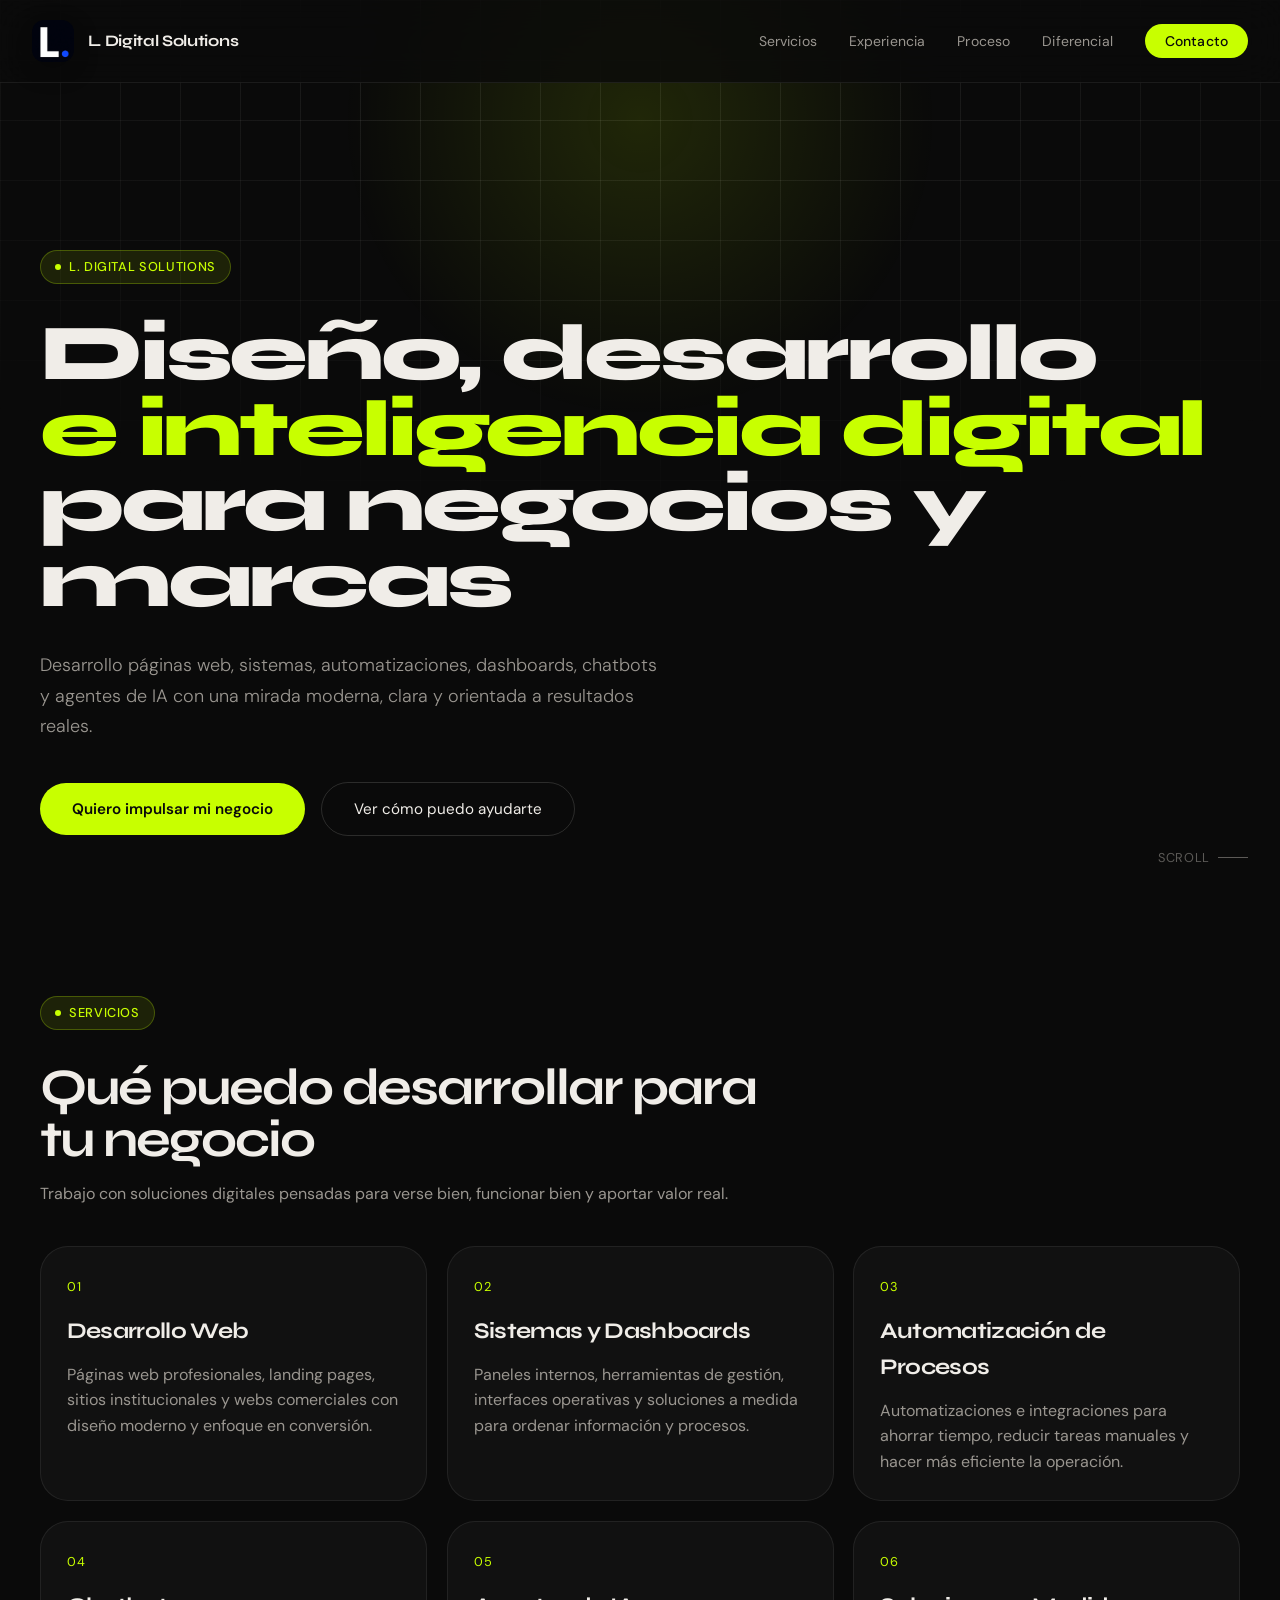
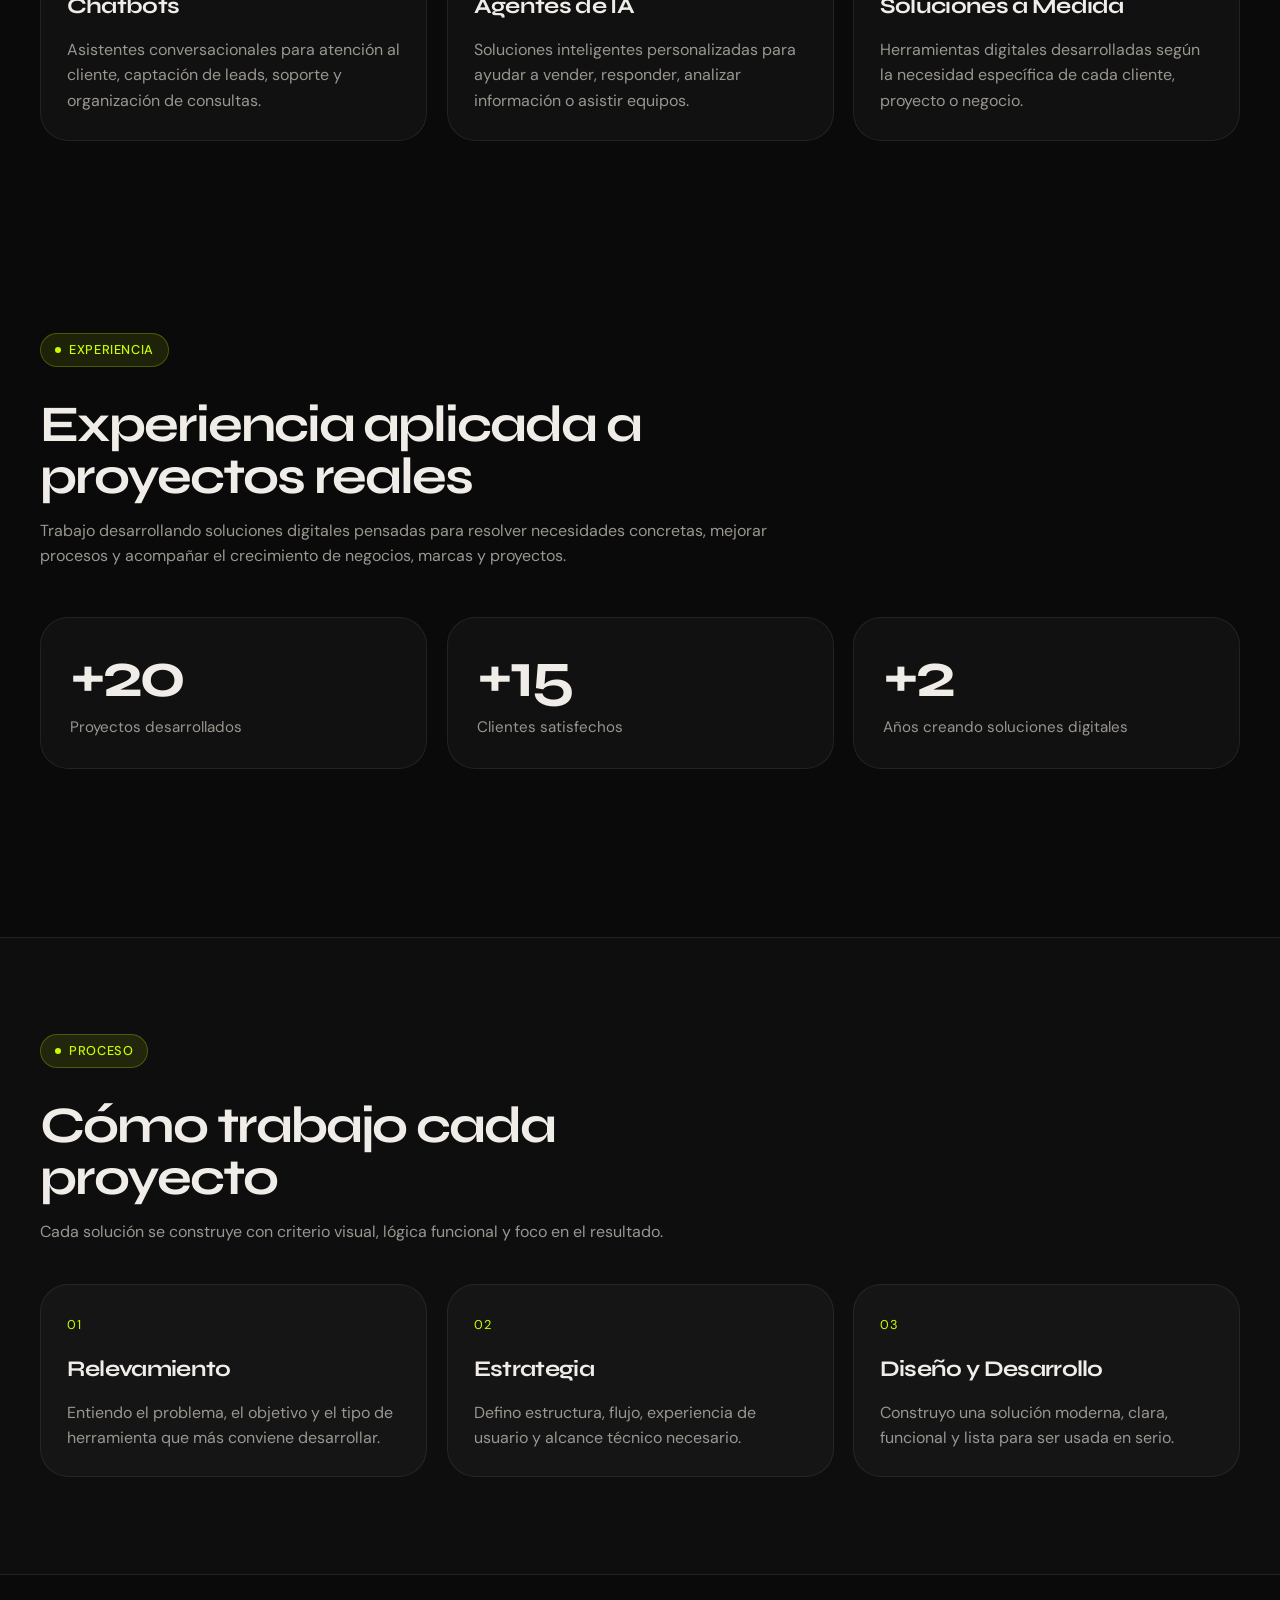
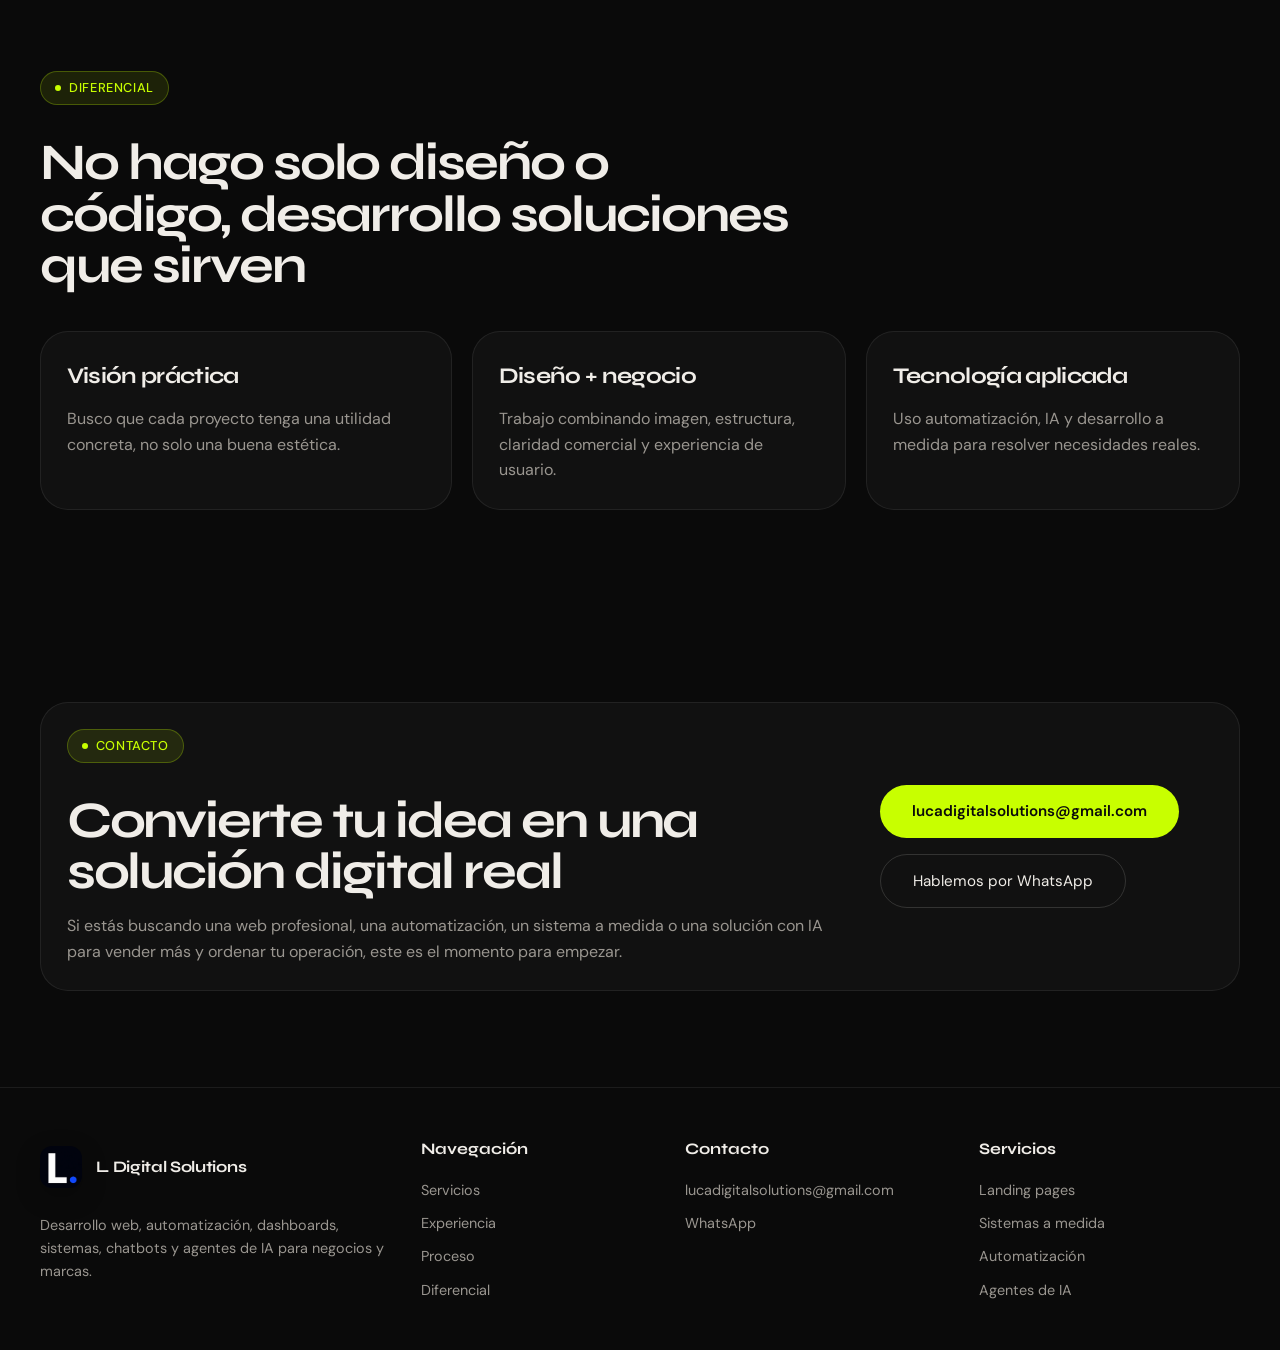
==== index.html @ 33d34ece "feat: expand landing footer content" ====
<!DOCTYPE html>
<html lang="es">
<head>
<meta charset="UTF-8">
<meta name="viewport" content="width=device-width, initial-scale=1.0">
<title>L. Digital Solutions | Desarrollo web, automatización y agentes de IA</title>
<meta name="description" content="L. Digital Solutions desarrolla páginas web, landing pages, sistemas, dashboards, automatización de procesos, chatbots y agentes de IA a medida para negocios y marcas.">
<meta name="keywords" content="desarrollo web, landing page, automatización de procesos, chatbots, agentes de IA, dashboards, sistemas a medida, soluciones digitales">
<meta name="author" content="L. Digital Solutions">
<meta name="robots" content="index, follow">
<meta property="og:title" content="L. Digital Solutions | Desarrollo web, automatización y agentes de IA">
<meta property="og:description" content="Páginas web, sistemas, automatización, dashboards, chatbots y agentes de IA a medida para negocios y marcas.">
<meta property="og:type" content="website">
<meta property="og:image" content="assets/luca-logo.png">
<meta property="og:locale" content="es_AR">
<meta name="twitter:card" content="summary_large_image">
<meta name="twitter:title" content="L. Digital Solutions | Desarrollo web, automatización y agentes de IA">
<meta name="twitter:description" content="Soluciones digitales a medida para negocios y marcas.">
<meta name="twitter:image" content="assets/luca-logo.png">
<link rel="canonical" href="https://ldigitalsolutions.com/">
<link rel="icon" type="image/png" href="assets/luca-logo.png">
<link rel="preconnect" href="https://fonts.googleapis.com">
<link rel="preconnect" href="https://fonts.gstatic.com" crossorigin>
<link href="https://fonts.googleapis.com/css2?family=Syne:wght@400;500;600;700;800&family=DM+Sans:ital,opsz,wght@0,9..40,300;0,9..40,400;0,9..40,500;1,9..40,300&display=swap" rel="stylesheet">
<style>
  *, *::before, *::after { box-sizing: border-box; margin: 0; padding: 0; }

  :root {
    --bg: #0a0a0a;
    --bg2: #111111;
    --bg3: #1a1a1a;
    --text: #f0ede8;
    --text2: #9a9690;
    --text3: #5c5a57;
    --accent: #c8ff00;
    --accent2: #e8f56a;
    --border: rgba(240,237,232,0.08);
    --border2: rgba(240,237,232,0.15);
    --font-head: 'Syne', sans-serif;
    --font-body: 'DM Sans', sans-serif;
  }

  html { scroll-behavior: smooth; }
  body {
    background: var(--bg);
    color: var(--text);
    font-family: var(--font-body);
    font-size: 16px;
    line-height: 1.6;
    overflow-x: hidden;
  }

  nav {
    position: fixed;
    top: 0; left: 0; right: 0;
    z-index: 100;
    padding: 1.25rem 2rem;
    display: flex;
    align-items: center;
    justify-content: space-between;
    border-bottom: 1px solid var(--border);
    backdrop-filter: blur(20px);
    background: rgba(10,10,10,0.8);
  }

  .nav-logo {
    display: inline-flex;
    align-items: center;
    gap: 0.85rem;
    font-family: var(--font-head);
    font-size: 1rem;
    font-weight: 700;
    letter-spacing: -0.02em;
    color: var(--text);
    text-decoration: none;
  }

  .nav-logo img {
    width: 42px;
    height: 42px;
    border-radius: 12px;
    object-fit: cover;
    box-shadow: 0 8px 24px rgba(0,0,0,0.25);
  }

  .nav-logo span { color: var(--text); }

  .nav-links {
    display: flex;
    align-items: center;
    gap: 2rem;
    list-style: none;
  }

  .nav-links a {
    color: var(--text2);
    text-decoration: none;
    font-size: 0.875rem;
    font-weight: 400;
    transition: color 0.2s;
    letter-spacing: 0.01em;
  }

  .nav-links a:hover { color: var(--text); }

  .nav-cta {
    background: var(--accent) !important;
    color: #0a0a0a !important;
    padding: 0.5rem 1.25rem;
    border-radius: 100px;
    font-weight: 500 !important;
    font-size: 0.875rem !important;
    transition: opacity 0.2s !important;
  }

  .nav-cta:hover { opacity: 0.85 !important; }

  .hero {
    min-height: 100vh;
    display: flex;
    flex-direction: column;
    justify-content: flex-end;
    padding: 8rem 2rem 4rem;
    position: relative;
    overflow: hidden;
  }

  .hero-grid-bg {
    position: absolute;
    inset: 0;
    background-image:
      linear-gradient(var(--border) 1px, transparent 1px),
      linear-gradient(90deg, var(--border) 1px, transparent 1px);
    background-size: 60px 60px;
    mask-image: radial-gradient(ellipse 80% 60% at 50% 0%, black 30%, transparent 100%);
  }

  .hero-glow {
    position: absolute;
    top: -20%;
    left: 50%;
    transform: translateX(-50%);
    width: 600px;
    height: 600px;
    background: radial-gradient(circle, rgba(200,255,0,0.12) 0%, transparent 70%);
    pointer-events: none;
  }

  .hero-content, .container {
    position: relative;
    max-width: 1200px;
    margin: 0 auto;
    width: 100%;
  }

  .hero-badge, .section-label {
    display: inline-flex;
    align-items: center;
    gap: 0.5rem;
    background: rgba(200,255,0,0.1);
    border: 1px solid rgba(200,255,0,0.25);
    color: var(--accent);
    font-size: 0.8rem;
    font-weight: 500;
    padding: 0.375rem 0.875rem;
    border-radius: 100px;
    margin-bottom: 2rem;
    letter-spacing: 0.05em;
    text-transform: uppercase;
  }

  .hero-badge::before, .section-label::before {
    content: '';
    width: 6px; height: 6px;
    background: var(--accent);
    border-radius: 50%;
  }

  h1 {
    font-family: var(--font-head);
    font-size: clamp(2.6rem, 6.2vw, 5.8rem);
    font-weight: 800;
    line-height: 0.95;
    letter-spacing: -0.04em;
    margin-bottom: 2rem;
  }

  h1 em {
    font-style: normal;
    color: var(--accent);
    display: block;
  }

  .hero-desc {
    font-size: 1.125rem;
    color: var(--text2);
    max-width: 620px;
    line-height: 1.7;
    margin-bottom: 2.5rem;
    font-weight: 300;
  }

  .hero-actions, .cta-row {
    display: flex;
    align-items: center;
    gap: 1rem;
    flex-wrap: wrap;
  }

  .btn-primary, .btn-ghost {
    text-decoration: none;
    border-radius: 100px;
    padding: 0.875rem 2rem;
    font-size: 0.95rem;
    transition: 0.2s;
  }

  .btn-primary {
    background: var(--accent);
    color: #0a0a0a;
    font-weight: 600;
  }

  .btn-primary:hover { opacity: 0.85; transform: translateY(-1px); }

  .btn-ghost {
    color: var(--text);
    border: 1px solid var(--border2);
  }

  .btn-ghost:hover { background: var(--bg3); border-color: var(--text3); }

  .hero-scroll {
    position: absolute;
    bottom: 2rem; right: 2rem;
    display: flex;
    align-items: center;
    gap: 0.5rem;
    color: var(--text3);
    font-size: 0.8rem;
    letter-spacing: 0.05em;
    text-transform: uppercase;
  }

  .hero-scroll::after {
    content: '';
    width: 30px; height: 1px;
    background: var(--text3);
  }

  section { padding: 6rem 2rem; }

  .section-heading {
    max-width: 760px;
    margin-bottom: 2.5rem;
  }

  .section-heading h2 {
    font-family: var(--font-head);
    font-size: clamp(2.2rem, 4vw, 4rem);
    line-height: 1;
    letter-spacing: -0.04em;
    margin-bottom: 1rem;
  }

  .section-heading p, .service-card p, .process-card p, .feature-card p, .contact-text {
    color: var(--text2);
  }

  .services-grid, .process-grid, .feature-grid {
    display: grid;
    grid-template-columns: repeat(3, minmax(0, 1fr));
    gap: 1.25rem;
  }

  .service-card, .process-card, .feature-card, .contact-box {
    background: rgba(255,255,255,0.03);
    border: 1px solid var(--border);
    border-radius: 28px;
    padding: 1.6rem;
  }

  .service-card h3, .process-card h3, .feature-card h3 {
    font-family: var(--font-head);
    font-size: 1.4rem;
    margin-bottom: 0.8rem;
    letter-spacing: -0.03em;
  }

  .service-card {
    min-height: 220px;
  }

  .service-index, .process-index {
    font-size: 0.8rem;
    color: var(--accent);
    margin-bottom: 1rem;
    display: inline-block;
    letter-spacing: 0.08em;
  }

  .alt {
    background: rgba(255,255,255,0.02);
    border-top: 1px solid var(--border);
    border-bottom: 1px solid var(--border);
  }

   .feature-grid {
    grid-template-columns: 1.1fr 1fr 1fr;
  }

  .stats-grid {
    display: grid;
    grid-template-columns: repeat(3, minmax(0, 1fr));
    gap: 1.25rem;
    margin-top: 3rem;
  }

  .stat-card {
    background: rgba(255,255,255,0.03);
    border: 1px solid var(--border);
    border-radius: 28px;
    padding: 1.8rem;
    display: grid;
    gap: 0.65rem;
  }

  .stat-card strong {
    font-family: var(--font-head);
    font-size: clamp(2.8rem, 5vw, 4.6rem);
    line-height: 0.9;
    letter-spacing: -0.05em;
    color: var(--text);
  }

  .stat-card span {
    color: var(--text2);
    font-size: 0.95rem;
  }

  .contact-box {
    display: flex;
    align-items: center;
    justify-content: space-between;
    gap: 2rem;
  }

  .contact-box h2 {
    font-family: var(--font-head);
    font-size: clamp(2rem, 4vw, 3.6rem);
    line-height: 1;
    letter-spacing: -0.04em;
    margin-bottom: 1rem;
  }

  footer {
    padding: 3rem 2rem;
    border-top: 1px solid var(--border);
    color: var(--text3);
    font-size: 0.9rem;
  }

  .footer-grid {
    display: grid;
    grid-template-columns: 1.2fr 0.8fr 0.9fr 0.9fr;
    gap: 2rem;
  }

  .footer-brand {
    display: grid;
    gap: 1rem;
  }

  .footer-brand p {
    color: var(--text2);
    max-width: 360px;
  }

  .footer-column {
    display: grid;
    gap: 0.65rem;
    align-content: start;
  }

  .footer-column h4 {
    font-family: var(--font-head);
    color: var(--text);
    font-size: 1rem;
    margin-bottom: 0.4rem;
  }

  .footer-column a,
  .footer-column span {
    color: var(--text2);
    text-decoration: none;
    transition: color 0.2s;
  }

  .footer-column a:hover {
    color: var(--text);
  }

    .service-card, .process-card, .feature-card, .stat-card, .contact-box, .btn-primary, .btn-ghost {
    transition: transform 220ms ease, box-shadow 220ms ease, border-color 220ms ease, background 220ms ease, opacity 220ms ease;
  }

  .service-card:hover, .process-card:hover, .feature-card:hover, .stat-card:hover {
    transform: translateY(-4px);
    border-color: var(--border2);
    box-shadow: 0 22px 44px rgba(0,0,0,0.24);
  }

  .reveal-section, .reveal-item {
    opacity: 0;
    transform: translateY(22px);
    transition: opacity 700ms ease, transform 700ms ease;
    will-change: opacity, transform;
  }

  .reveal-item {
    transition-duration: 820ms;
  }

  .is-visible {
    opacity: 1;
    transform: translateY(0);
  }

  .stats-grid .reveal-item:nth-child(2),
  .services-grid .reveal-item:nth-child(2),
  .process-grid .reveal-item:nth-child(2),
  .feature-grid .reveal-item:nth-child(2) { transition-delay: 90ms; }

  .stats-grid .reveal-item:nth-child(3),
  .services-grid .reveal-item:nth-child(3),
  .process-grid .reveal-item:nth-child(3),
  .feature-grid .reveal-item:nth-child(3) { transition-delay: 180ms; }

@media (max-width: 960px) {
    .nav-links { display: none; }
    .services-grid, .process-grid, .feature-grid, .stats-grid, .contact-box, .footer-grid { grid-template-columns: 1fr; display: grid; }
    .hero { padding: 7rem 1.25rem 4rem; }
    section { padding: 4.5rem 1.25rem; }
    nav { padding: 1rem 1.25rem; }
    .hero-scroll { display: none; }
  }
</style>
</head>
<body>
  <nav>
    <a href="#inicio" class="nav-logo"><img src="assets/luca-logo.png" alt="L. Digital Solutions logo"><span>L. Digital Solutions</span></a>
    <ul class="nav-links">
      <li><a href="#servicios">Servicios</a></li>
      <li><a href="#experiencia">Experiencia</a></li>
      <li><a href="#proceso">Proceso</a></li>
      <li><a href="#diferencial">Diferencial</a></li>
      <li><a class="nav-cta" href="#contacto">Contacto</a></li>
    </ul>
  </nav>

  <section class="reveal-section hero" id="inicio">
    <div class="hero-grid-bg"></div>
    <div class="hero-glow"></div>
    <div class="hero-content">
      <div class="hero-badge">L. Digital Solutions</div>
      <h1>Diseño, desarrollo <em>e inteligencia digital</em> para negocios y marcas</h1>
      <p class="hero-desc">
        Desarrollo páginas web, sistemas, automatizaciones, dashboards, chatbots y agentes de IA con una mirada moderna, clara y orientada a resultados reales.
      </p>
      <div class="hero-actions">
        <a class="btn-primary" href="#contacto">Quiero impulsar mi negocio</a>
        <a class="btn-ghost" href="#servicios">Ver cómo puedo ayudarte</a>
      </div>
    </div>
    <div class="hero-scroll">Scroll</div>
  </section>

  <section class="reveal-section" id="servicios">
    <div class="container">
      <div class="section-heading">
        <div class="section-label">Servicios</div>
        <h2 id="servicios-title">Qué puedo desarrollar para tu negocio</h2>
        <p>
          Trabajo con soluciones digitales pensadas para verse bien, funcionar bien y aportar valor real.
        </p>
      </div>
      <div class="services-grid">
        <article class="service-card reveal-item">
          <span class="service-index">01</span>
          <h3>Desarrollo Web</h3>
          <p>Páginas web profesionales, landing pages, sitios institucionales y webs comerciales con diseño moderno y enfoque en conversión.</p>
        </article>
        <article class="service-card reveal-item">
          <span class="service-index">02</span>
          <h3>Sistemas y Dashboards</h3>
          <p>Paneles internos, herramientas de gestión, interfaces operativas y soluciones a medida para ordenar información y procesos.</p>
        </article>
        <article class="service-card reveal-item">
          <span class="service-index">03</span>
          <h3>Automatización de Procesos</h3>
          <p>Automatizaciones e integraciones para ahorrar tiempo, reducir tareas manuales y hacer más eficiente la operación.</p>
        </article>
        <article class="service-card reveal-item">
          <span class="service-index">04</span>
          <h3>Chatbots</h3>
          <p>Asistentes conversacionales para atención al cliente, captación de leads, soporte y organización de consultas.</p>
        </article>
        <article class="service-card reveal-item">
          <span class="service-index">05</span>
          <h3>Agentes de IA</h3>
          <p>Soluciones inteligentes personalizadas para ayudar a vender, responder, analizar información o asistir equipos.</p>
        </article>
        <article class="service-card reveal-item">
          <span class="service-index">06</span>
          <h3>Soluciones a Medida</h3>
          <p>Herramientas digitales desarrolladas según la necesidad específica de cada cliente, proyecto o negocio.</p>
        </article>
      </div>
    </div>
  </section>

  <section class="reveal-section" id="experiencia">
    <div class="container">
      <div class="section-heading">
        <div class="section-label">Experiencia</div>
        <h2 id="experiencia-title">Experiencia aplicada a proyectos reales</h2>
        <p>Trabajo desarrollando soluciones digitales pensadas para resolver necesidades concretas, mejorar procesos y acompañar el crecimiento de negocios, marcas y proyectos.</p>
      </div>
      <div class="stats-grid">
        <article class="stat-card reveal-item">
          <strong>+20</strong>
          <span>Proyectos desarrollados</span>
        </article>
        <article class="stat-card reveal-item">
          <strong>+15</strong>
          <span>Clientes satisfechos</span>
        </article>
        <article class="stat-card reveal-item">
          <strong>+2</strong>
          <span>Años creando soluciones digitales</span>
        </article>
      </div>
    </div>
  </section>

  <section class="reveal-section alt" id="proceso" style="margin-top: 4.5rem;">
    <div class="container">
      <div class="section-heading">
        <div class="section-label">Proceso</div>
        <h2 id="proceso-title">Cómo trabajo cada proyecto</h2>
        <p>Cada solución se construye con criterio visual, lógica funcional y foco en el resultado.</p>
      </div>
      <div class="process-grid">
        <article class="process-card reveal-item">
          <span class="process-index">01</span>
          <h3>Relevamiento</h3>
          <p>Entiendo el problema, el objetivo y el tipo de herramienta que más conviene desarrollar.</p>
        </article>
        <article class="process-card reveal-item">
          <span class="process-index">02</span>
          <h3>Estrategia</h3>
          <p>Defino estructura, flujo, experiencia de usuario y alcance técnico necesario.</p>
        </article>
        <article class="process-card reveal-item">
          <span class="process-index">03</span>
          <h3>Diseño y Desarrollo</h3>
          <p>Construyo una solución moderna, clara, funcional y lista para ser usada en serio.</p>
        </article>
      </div>
    </div>
  </section>

  <section class="reveal-section" id="diferencial">
    <div class="container">
      <div class="section-heading">
        <div class="section-label">Diferencial</div>
        <h2 id="diferencial-title">No hago solo diseño o código, desarrollo soluciones que sirven</h2>
      </div>
      <div class="feature-grid">
        <article class="feature-card reveal-item">
          <h3>Visión práctica</h3>
          <p>Busco que cada proyecto tenga una utilidad concreta, no solo una buena estética.</p>
        </article>
        <article class="feature-card reveal-item">
          <h3>Diseño + negocio</h3>
          <p>Trabajo combinando imagen, estructura, claridad comercial y experiencia de usuario.</p>
        </article>
        <article class="feature-card reveal-item">
          <h3>Tecnología aplicada</h3>
          <p>Uso automatización, IA y desarrollo a medida para resolver necesidades reales.</p>
        </article>
      </div>
    </div>
  </section>

  <section class="reveal-section" id="contacto">
    <div class="container">
      <div class="contact-box reveal-item">
        <div>
          <div class="section-label">Contacto</div>
          <h2 id="contacto-title">Convierte tu idea en una solución digital real</h2>
          <p class="contact-text">
            Si estás buscando una web profesional, una automatización, un sistema a medida o una solución con IA para vender más y ordenar tu operación, este es el momento para empezar.
          </p>
        </div>
        <div class="cta-row">
          <a class="btn-primary" href="mailto:lucadigitalsolutions@gmail.com">lucadigitalsolutions@gmail.com</a>
          <a class="btn-ghost" href="https://wa.me/5491127280413" target="_blank" rel="noreferrer">Hablemos por WhatsApp</a>
        </div>
      </div>
    </div>
  </section>

  <footer>
    <div class="container footer-grid">
      <div class="footer-brand">
        <a href="#inicio" class="nav-logo"><img src="assets/luca-logo.png" alt="L. Digital Solutions logo"><span>L. Digital Solutions</span></a>
        <p>Desarrollo web, automatización, dashboards, sistemas, chatbots y agentes de IA para negocios y marcas.</p>
      </div>
      <div class="footer-column">
        <h4>Navegación</h4>
        <a href="#servicios">Servicios</a>
        <a href="#experiencia">Experiencia</a>
        <a href="#proceso">Proceso</a>
        <a href="#diferencial">Diferencial</a>
      </div>
      <div class="footer-column">
        <h4>Contacto</h4>
        <a href="mailto:lucadigitalsolutions@gmail.com">lucadigitalsolutions@gmail.com</a>
        <a href="https://wa.me/5491127280413" target="_blank" rel="noreferrer">WhatsApp</a>
      </div>
      <div class="footer-column">
        <h4>Servicios</h4>
        <span>Landing pages</span>
        <span>Sistemas a medida</span>
        <span>Automatización</span>
        <span>Agentes de IA</span>
      </div>
    </div>
  </footer>
<script>
  const observer = new IntersectionObserver((entries) => {
    entries.forEach((entry) => {
      if (entry.isIntersecting) {
        entry.target.classList.add('is-visible');
        observer.unobserve(entry.target);
      }
    });
  }, { threshold: 0.14, rootMargin: '0px 0px -40px 0px' });

  document.querySelectorAll('.reveal-section, .reveal-item').forEach((el) => observer.observe(el));

  window.addEventListener('load', () => {
    document.querySelectorAll('.hero .reveal-item, .hero.reveal-section').forEach((el, i) => {
      setTimeout(() => el.classList.add('is-visible'), 100 + i * 80);
    });
  });
</script>
</body>
</html>
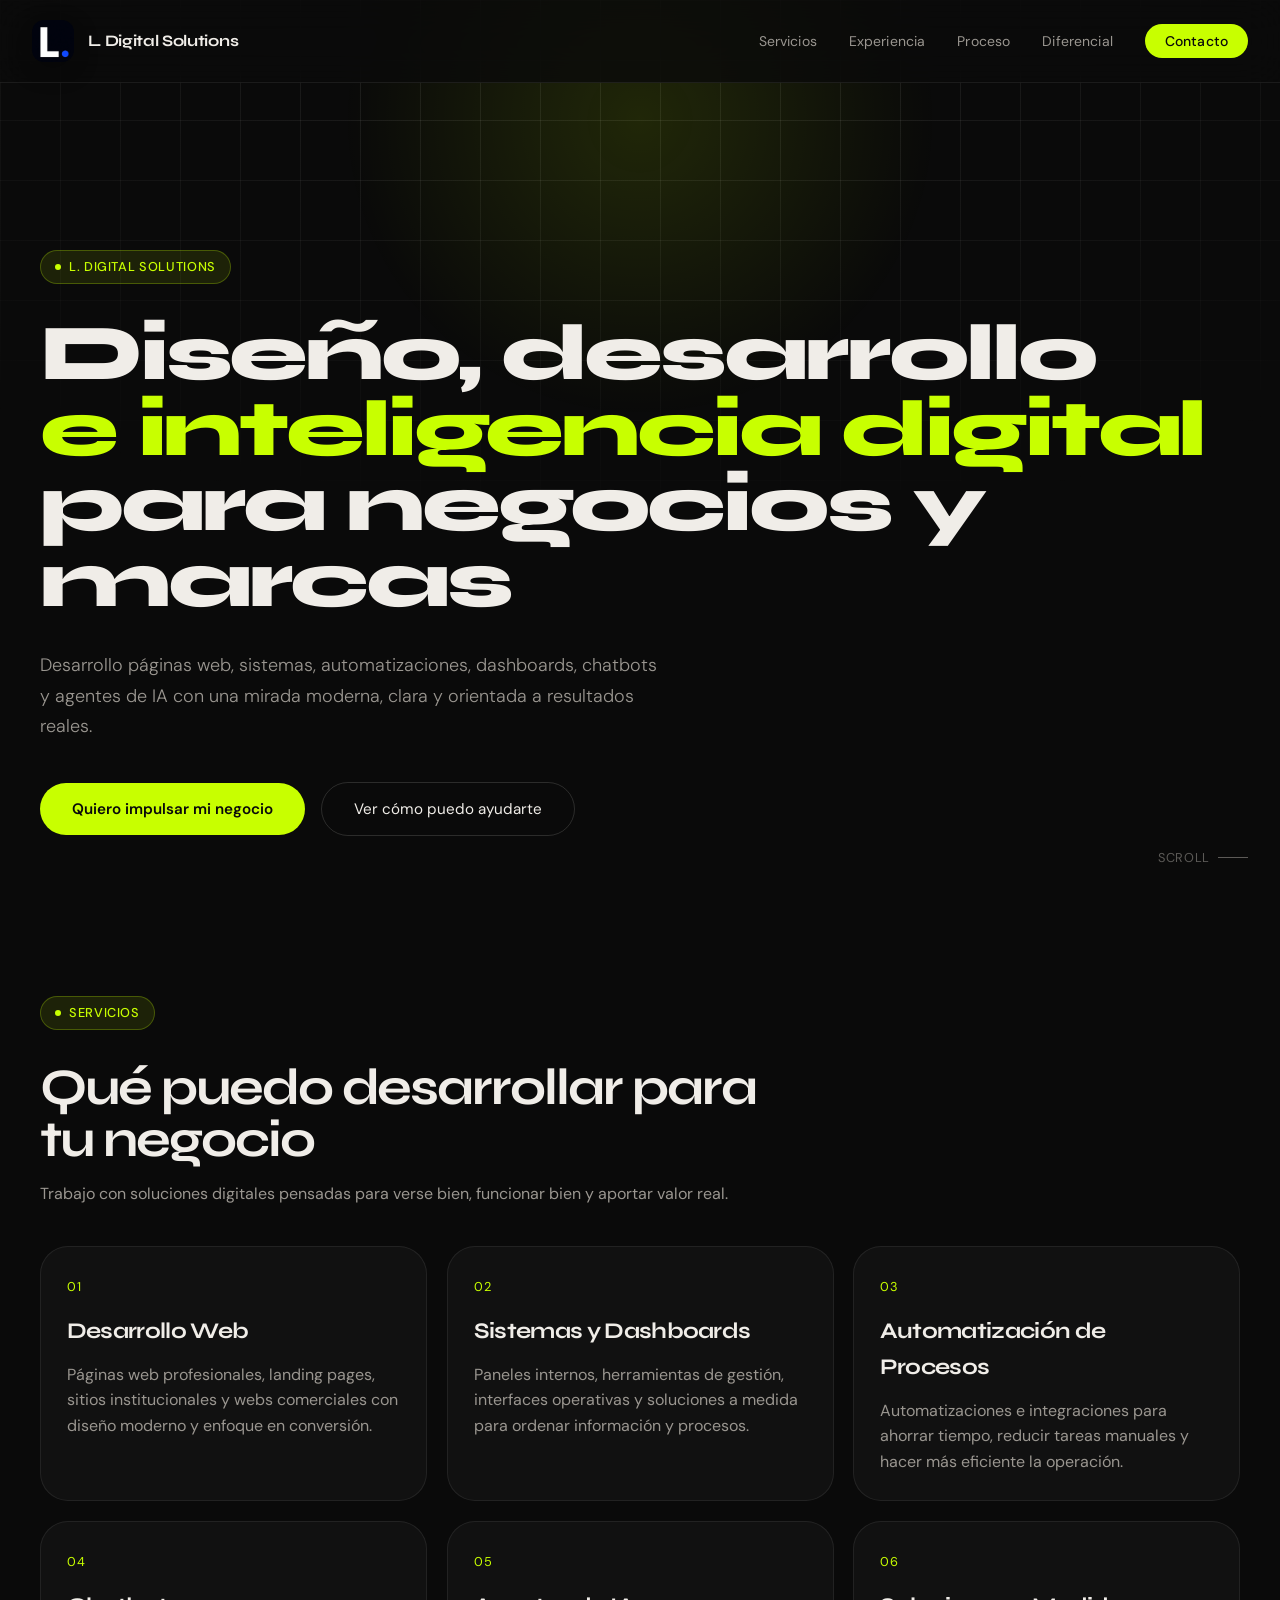
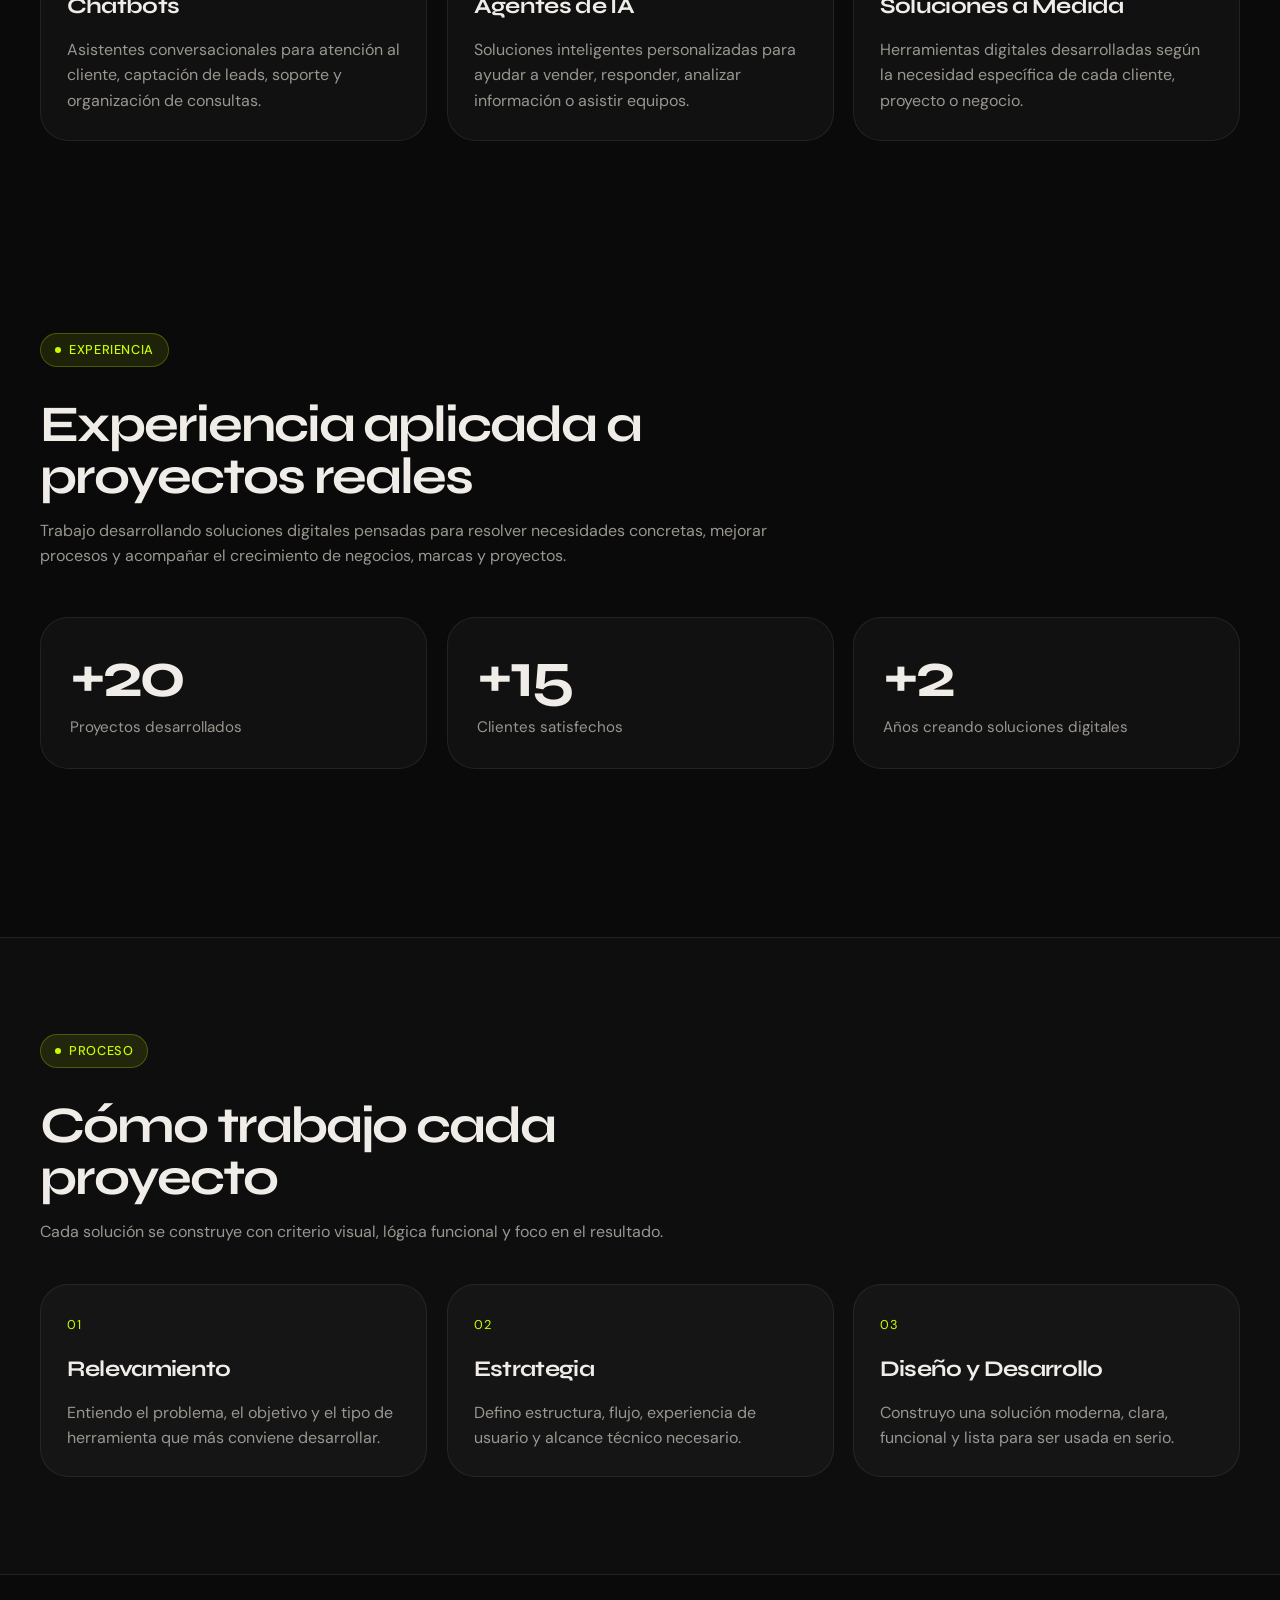
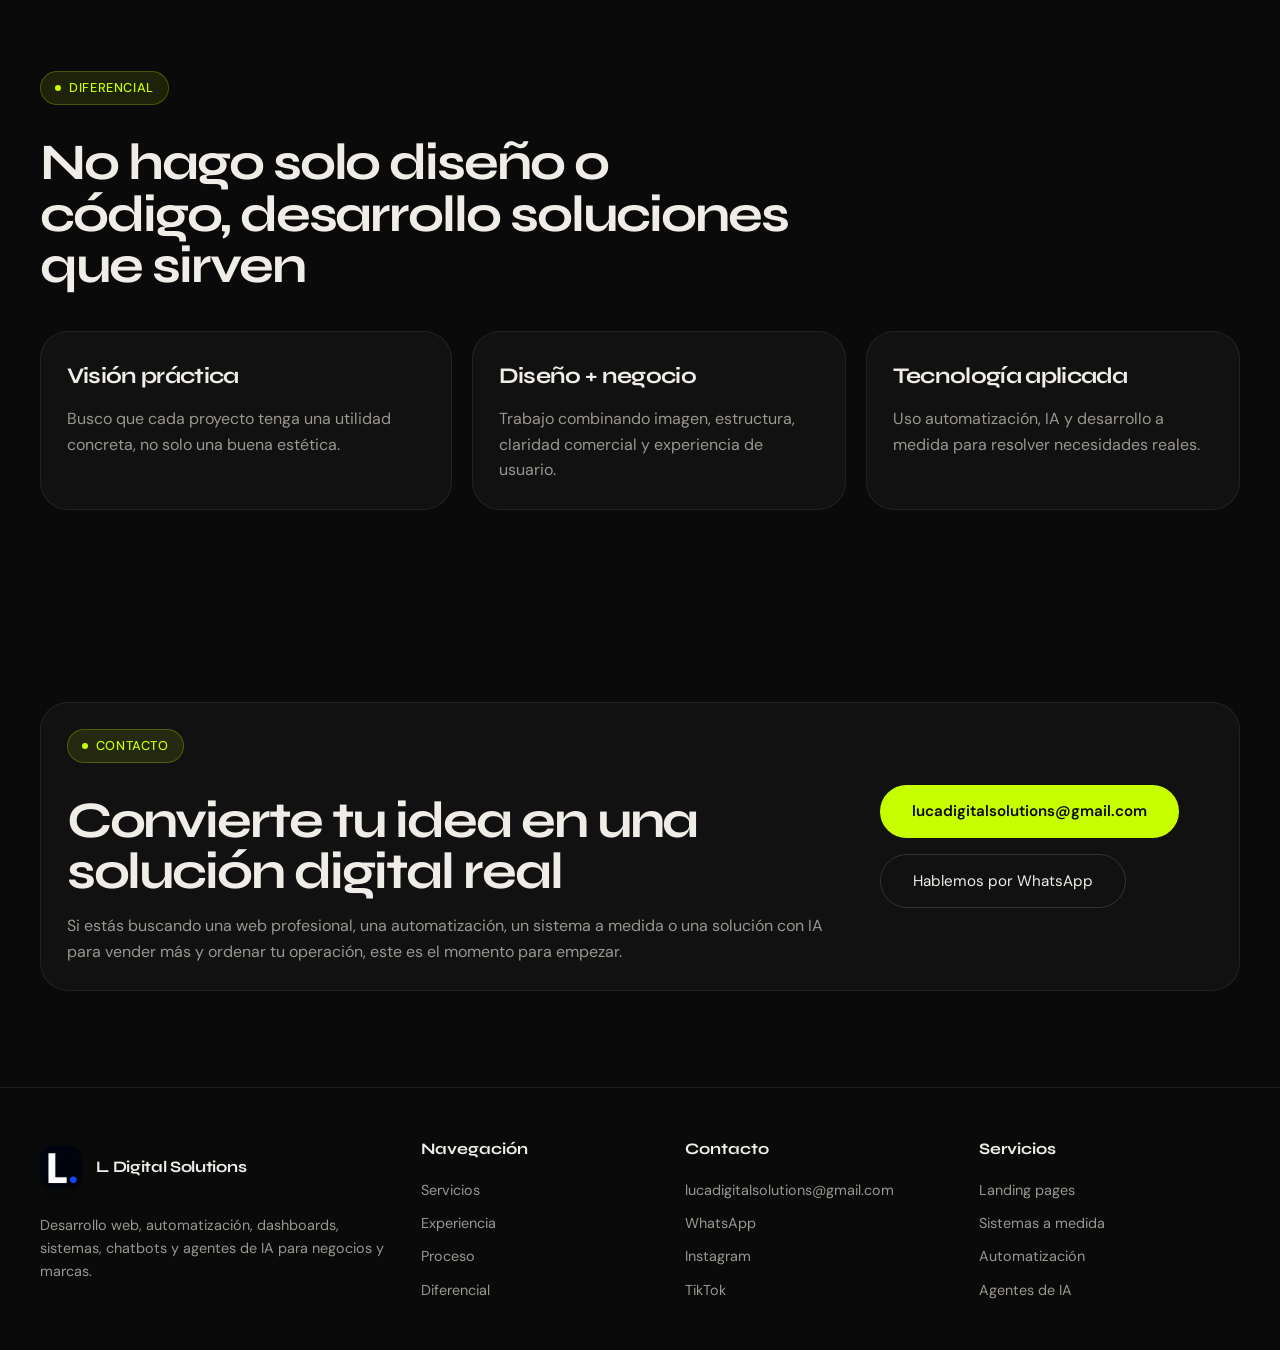
==== commit 3dd2bb87: "feat: add social links to footer" ====
--- a/index.html
+++ b/index.html
@@ -628,6 +628,8 @@
         <h4>Contacto</h4>
         <a href="mailto:lucadigitalsolutions@gmail.com">lucadigitalsolutions@gmail.com</a>
         <a href="https://wa.me/5491127280413" target="_blank" rel="noreferrer">WhatsApp</a>
+        <a href="https://www.instagram.com/lucadigitalsolutions_/" target="_blank" rel="noreferrer">Instagram</a>
+        <a href="https://www.tiktok.com/@lucadigitalsolutions" target="_blank" rel="noreferrer">TikTok</a>
       </div>
       <div class="footer-column">
         <h4>Servicios</h4>
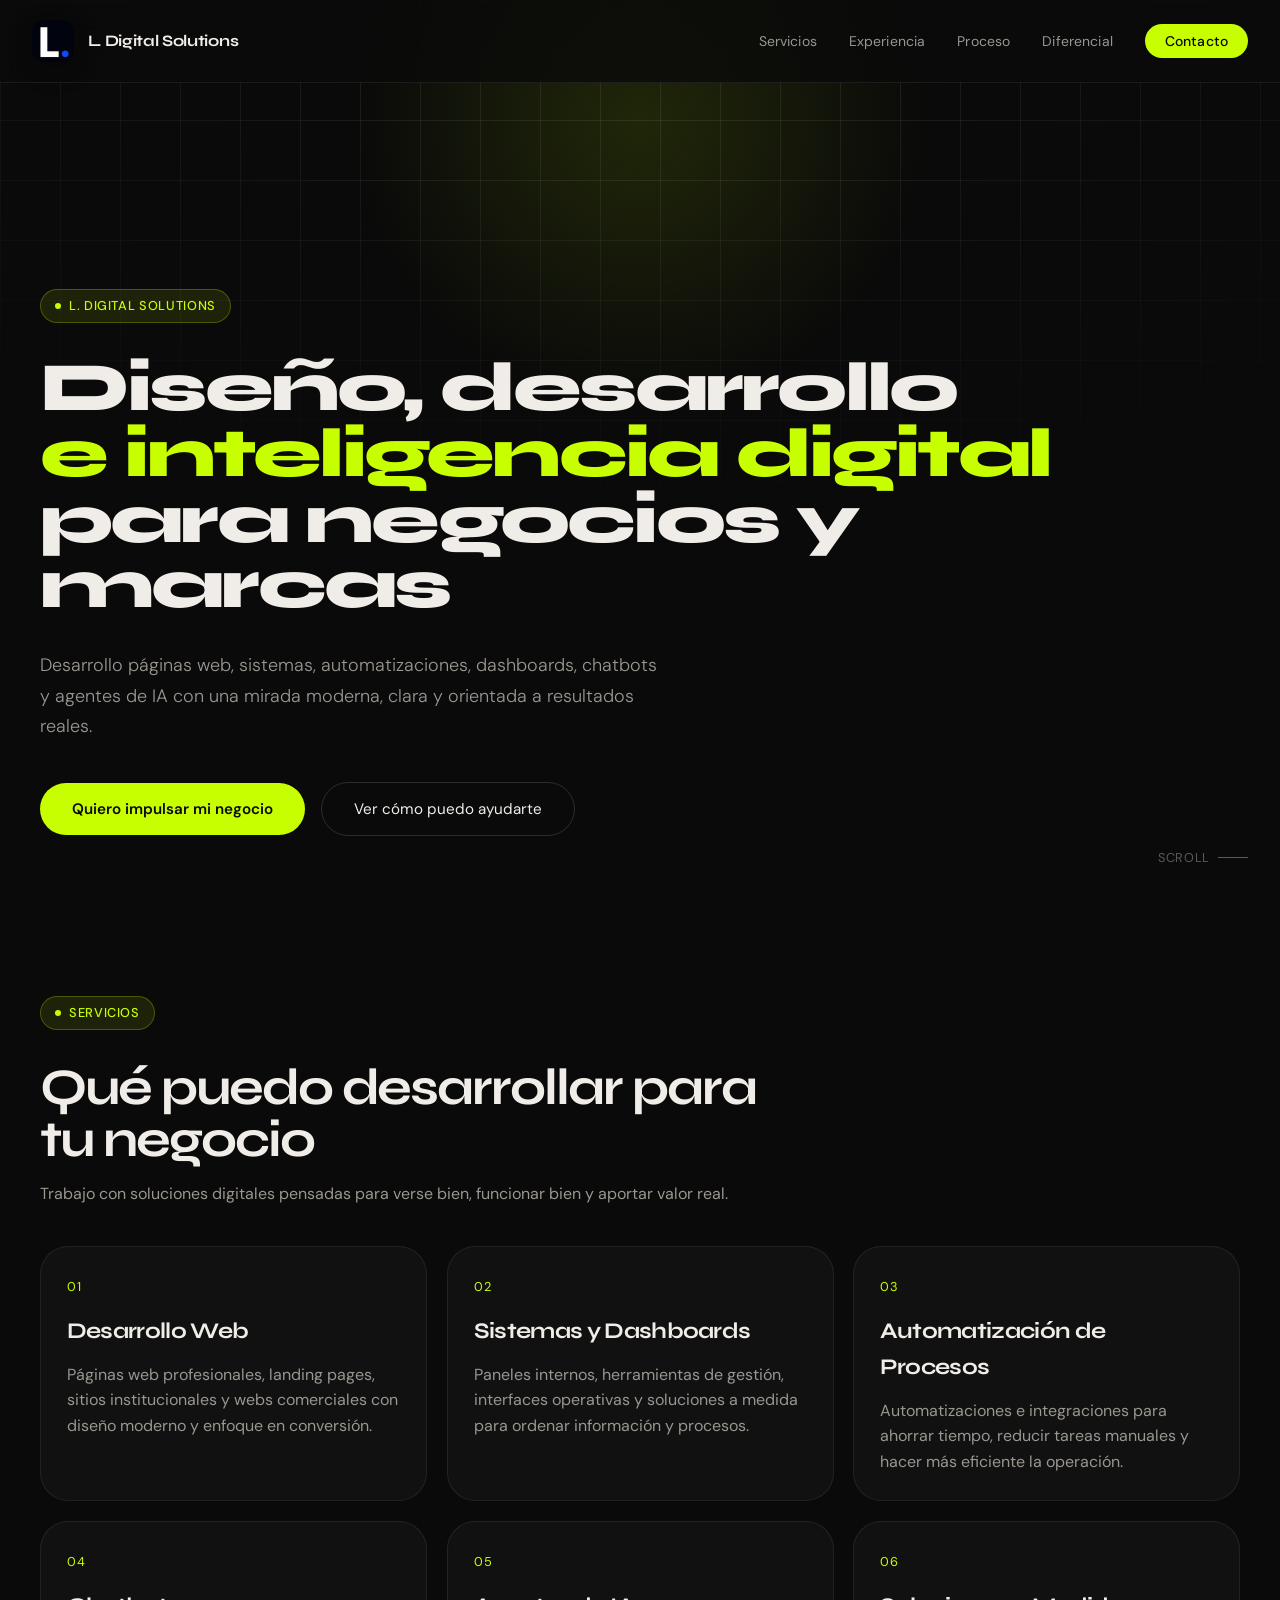
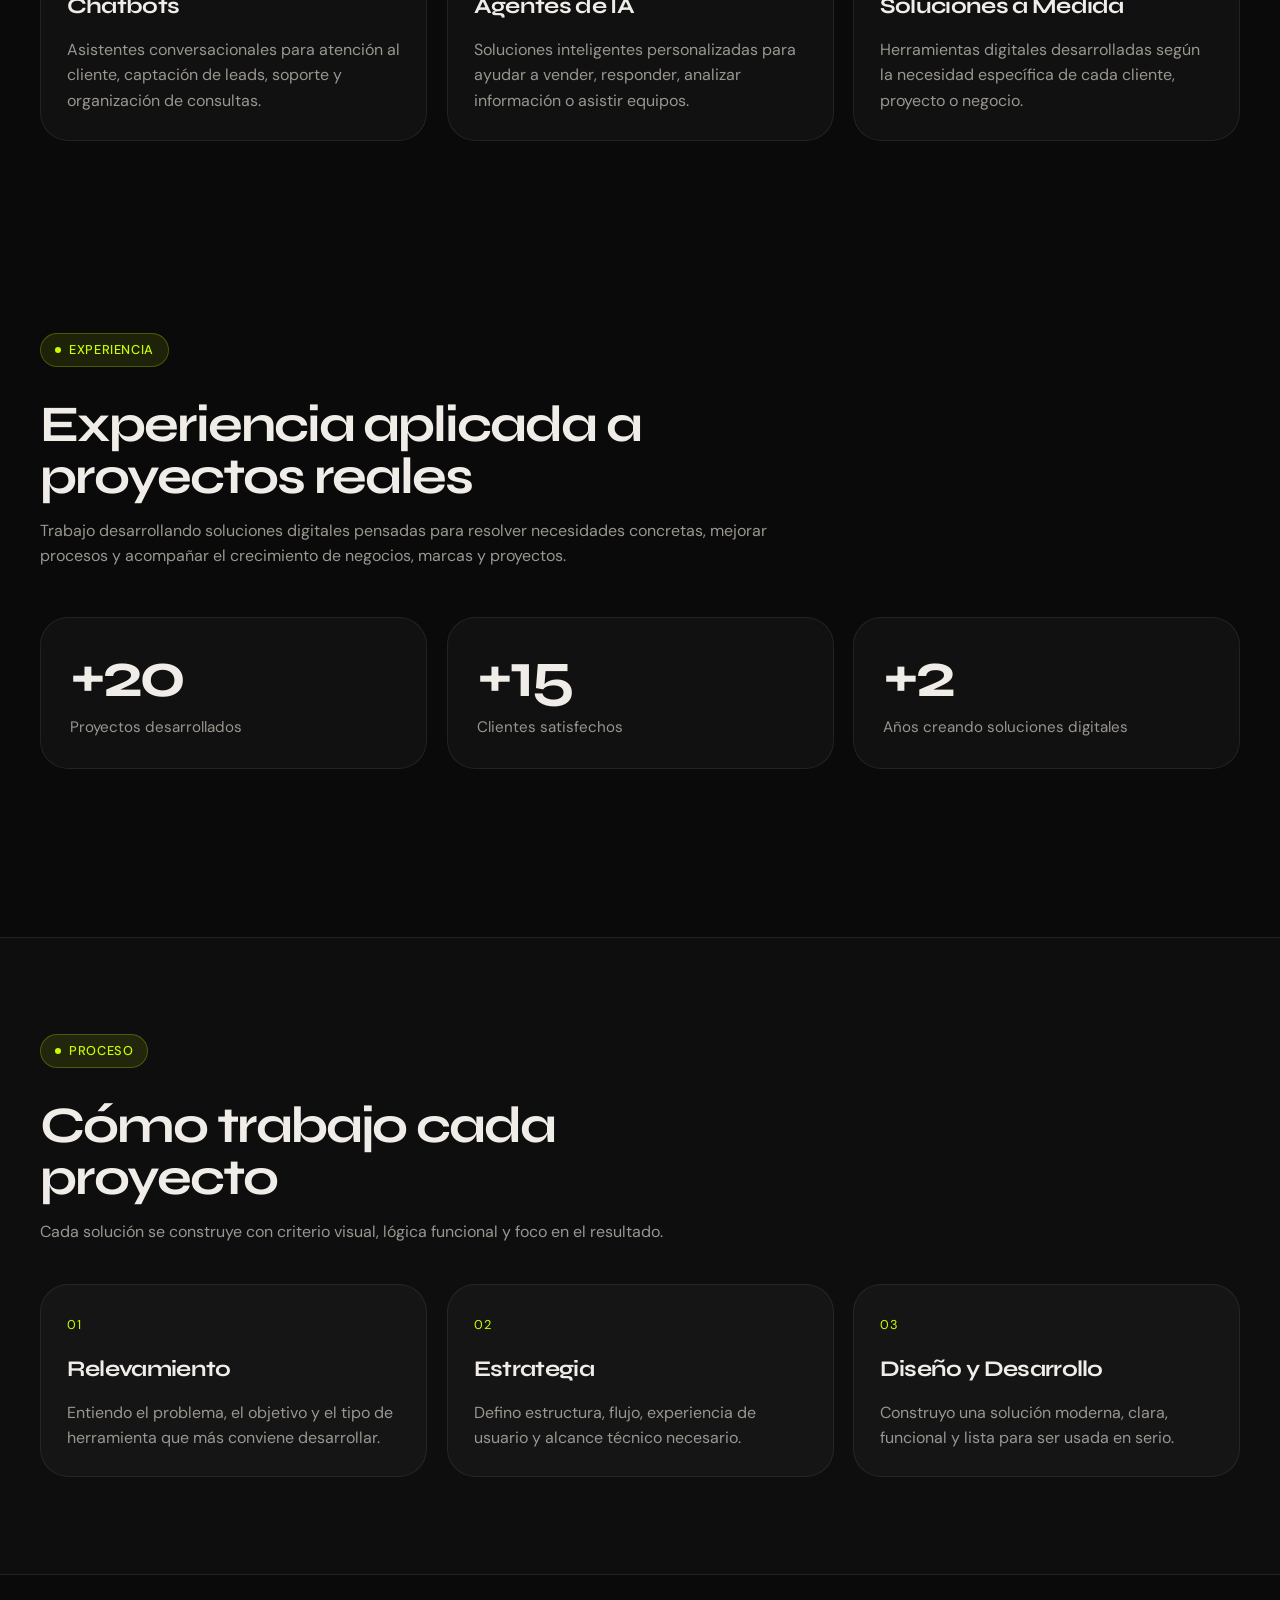
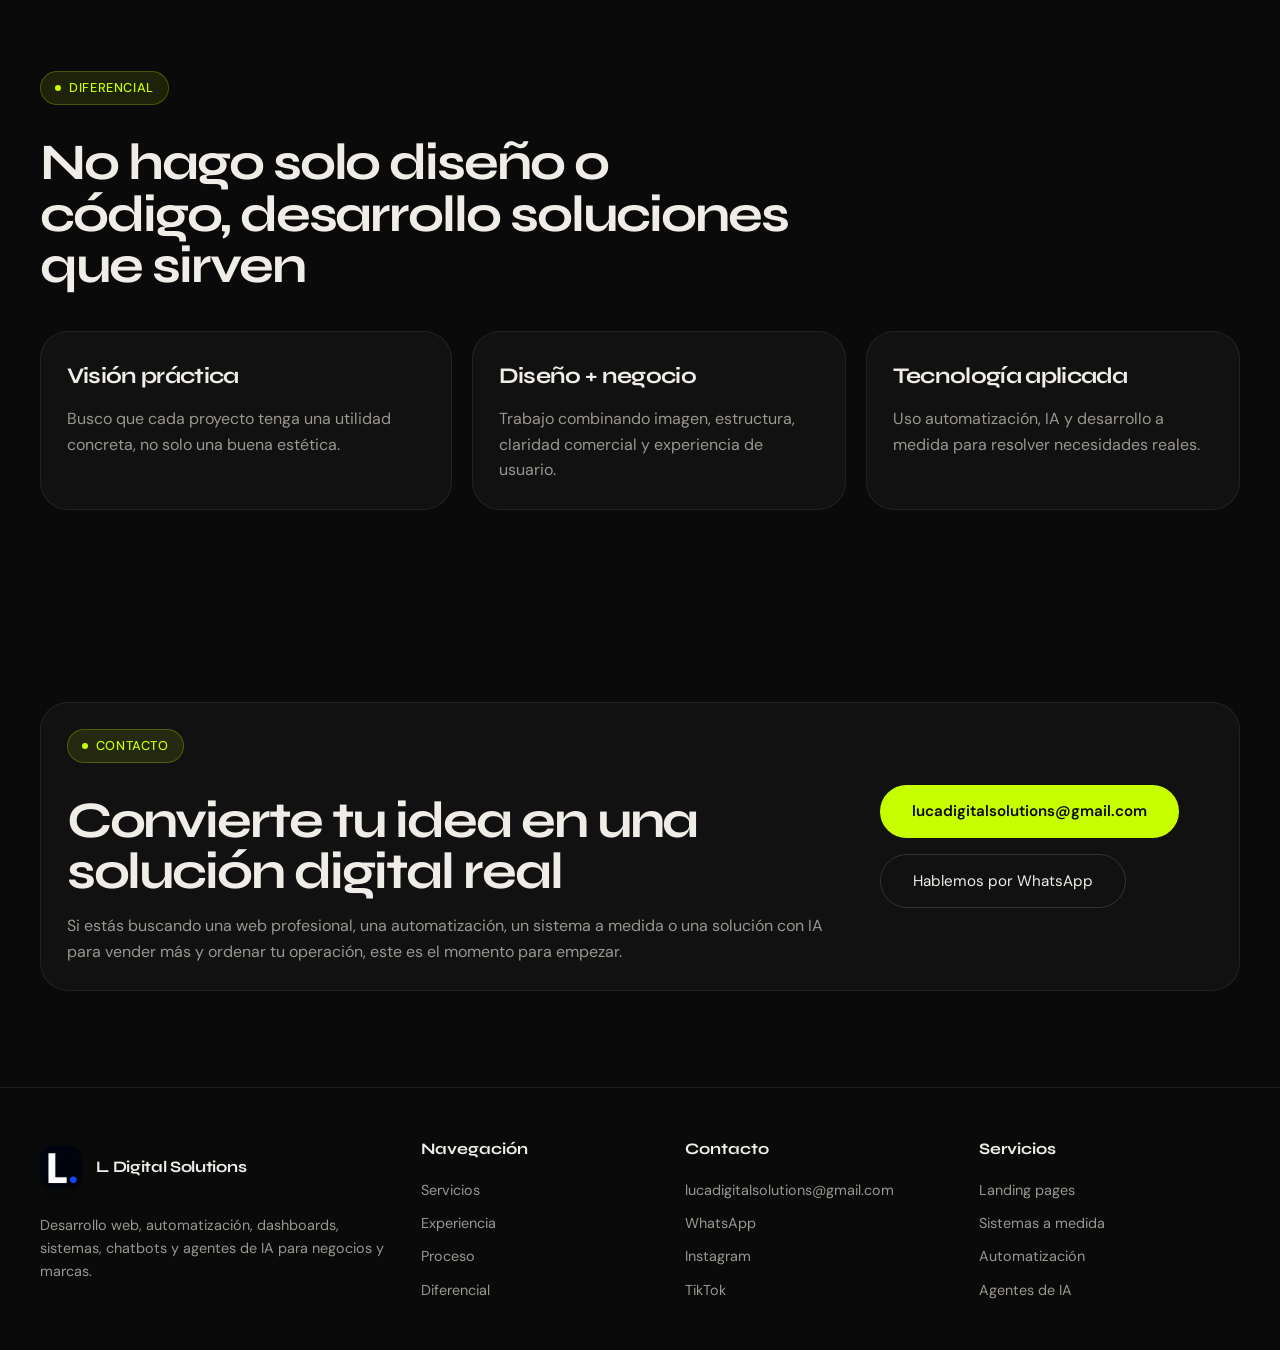
==== commit 7823c963: "style: reduce hero title size further" ====
--- a/index.html
+++ b/index.html
@@ -178,7 +178,7 @@
 
   h1 {
     font-family: var(--font-head);
-    font-size: clamp(2.6rem, 6.2vw, 5.8rem);
+    font-size: clamp(2.3rem, 5.4vw, 5rem);
     font-weight: 800;
     line-height: 0.95;
     letter-spacing: -0.04em;
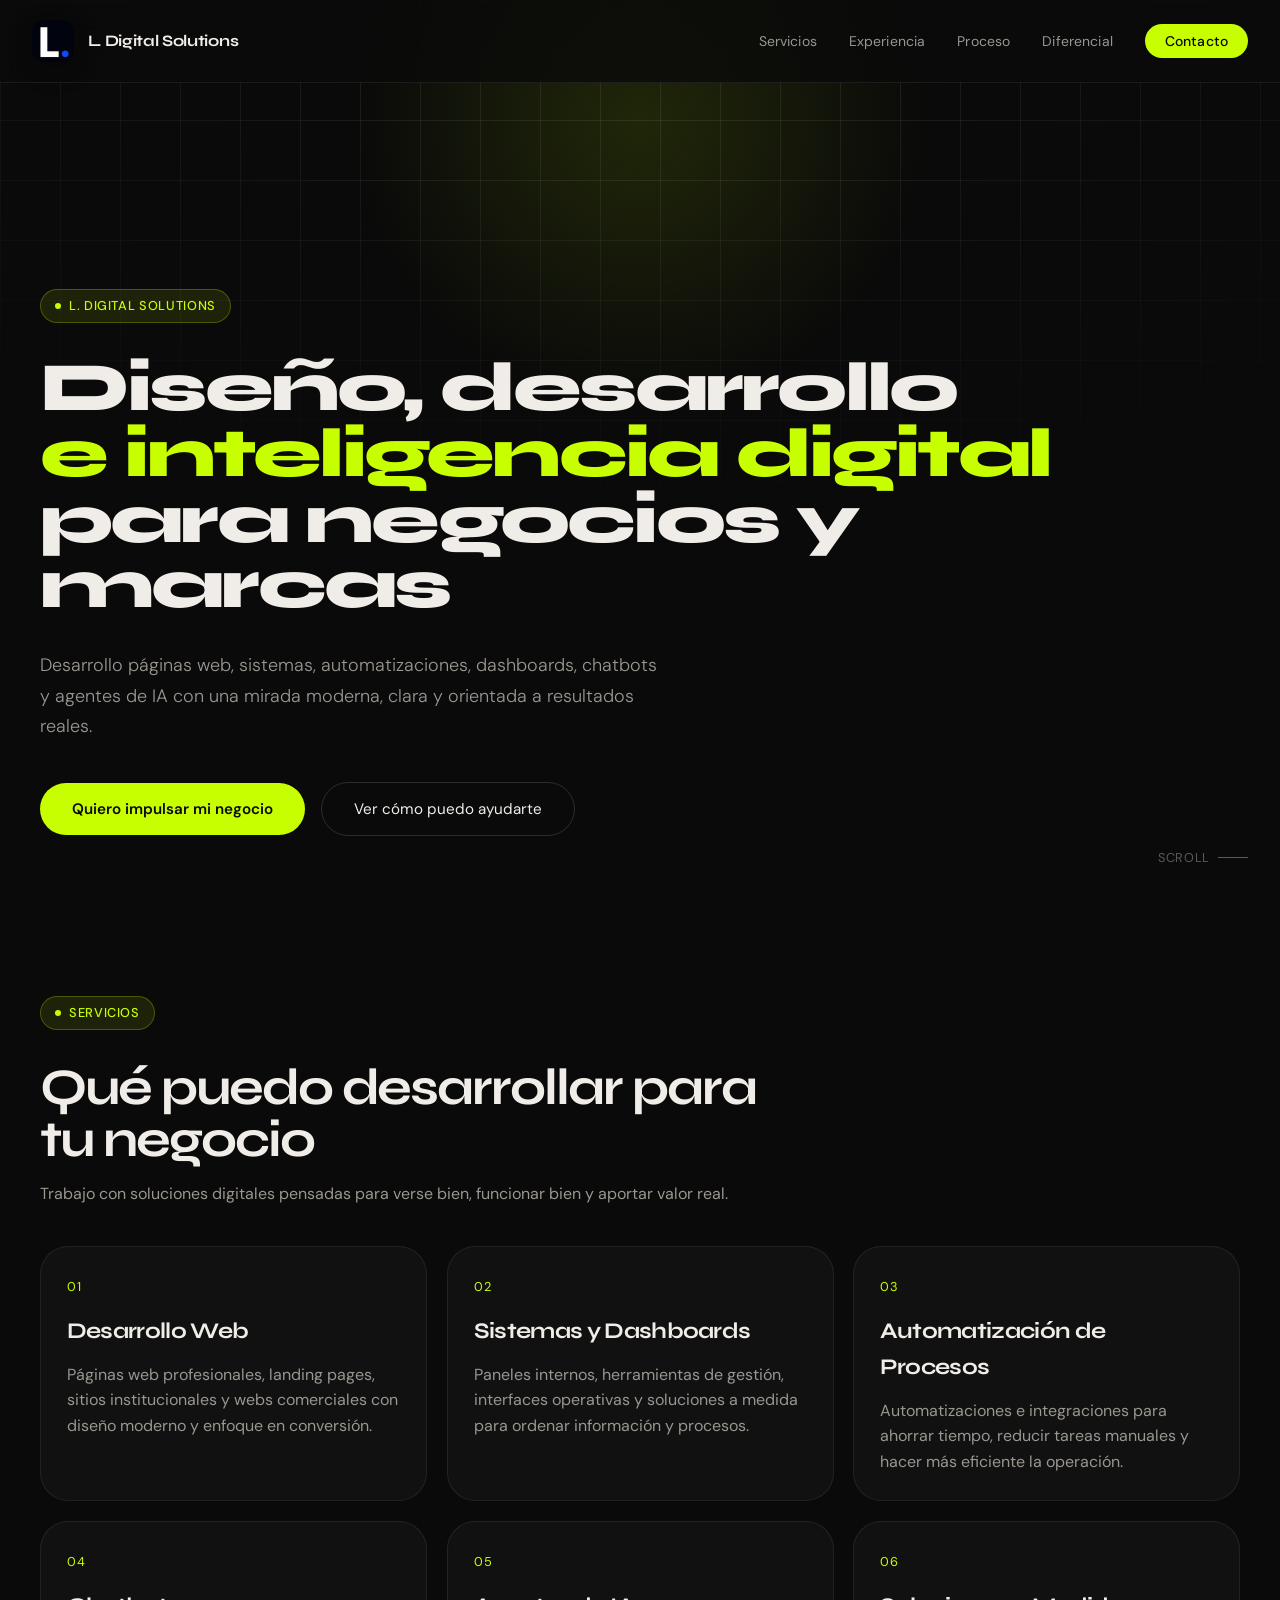
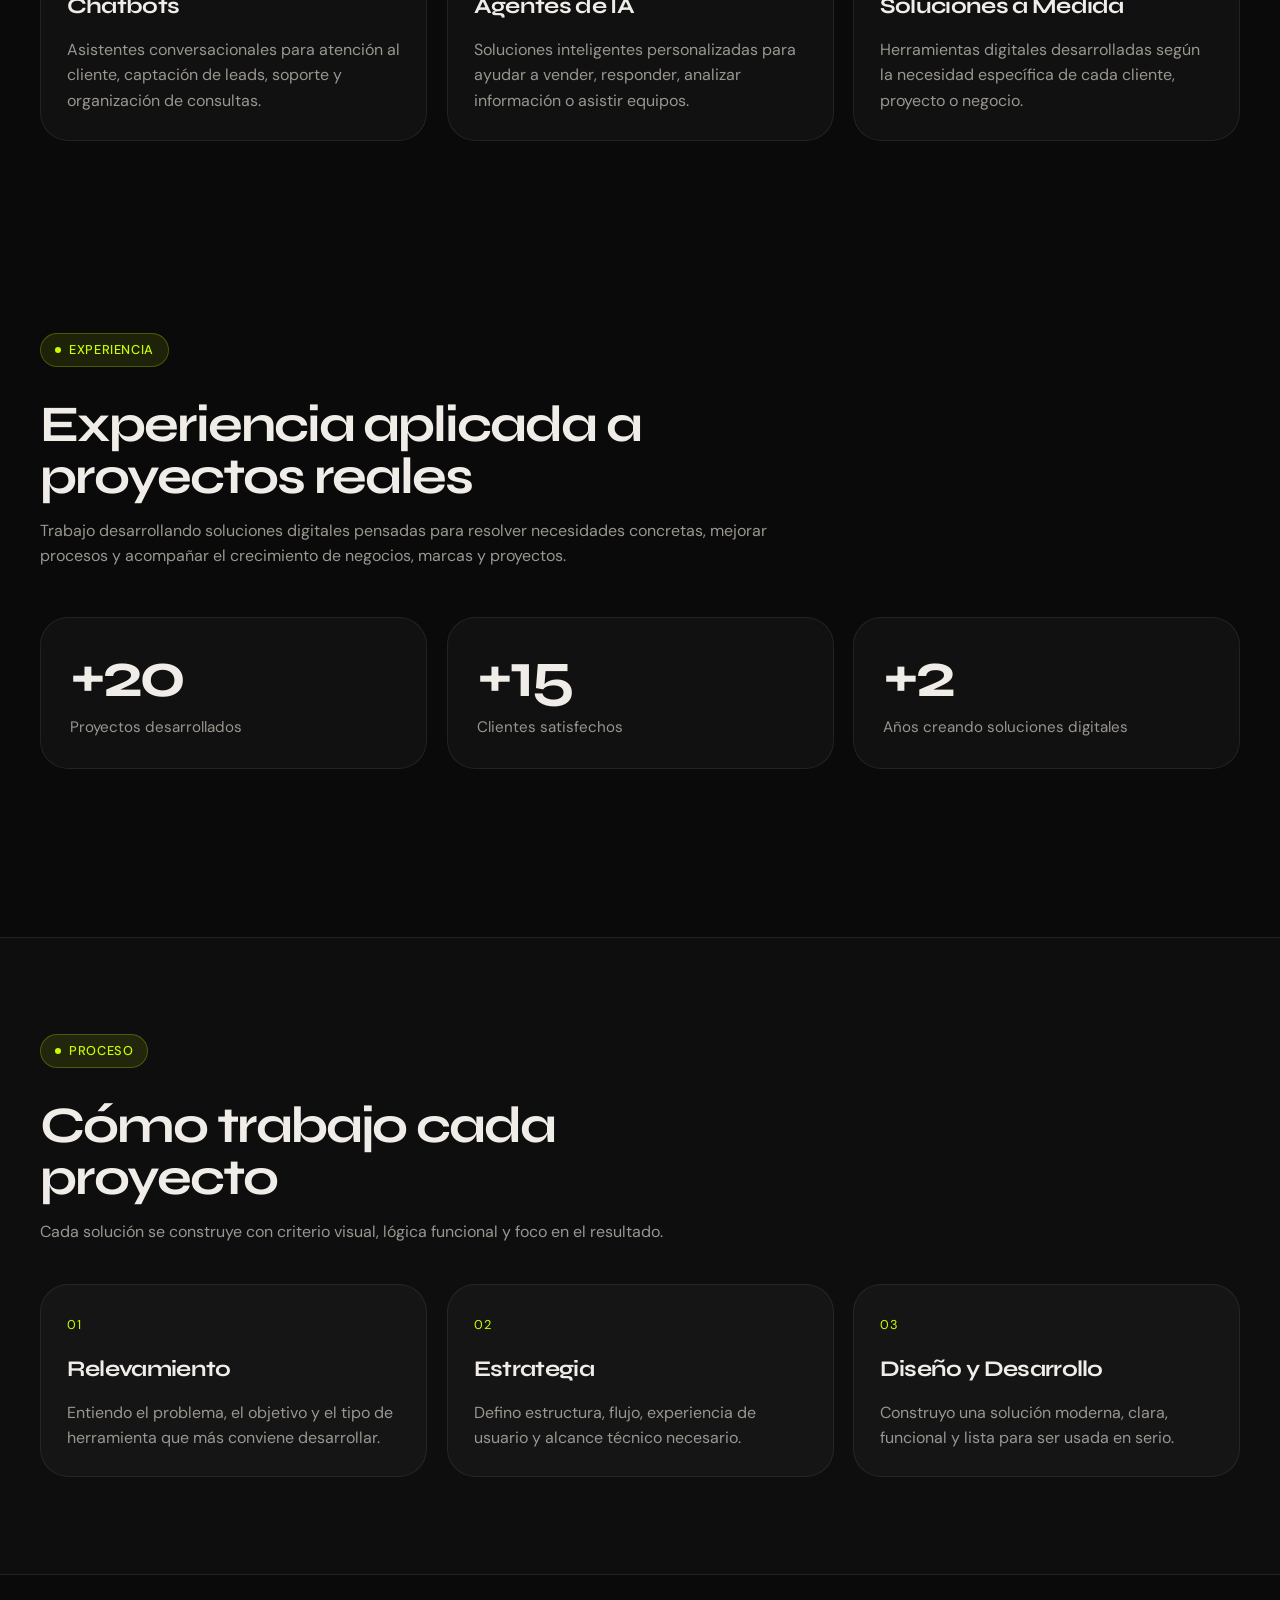
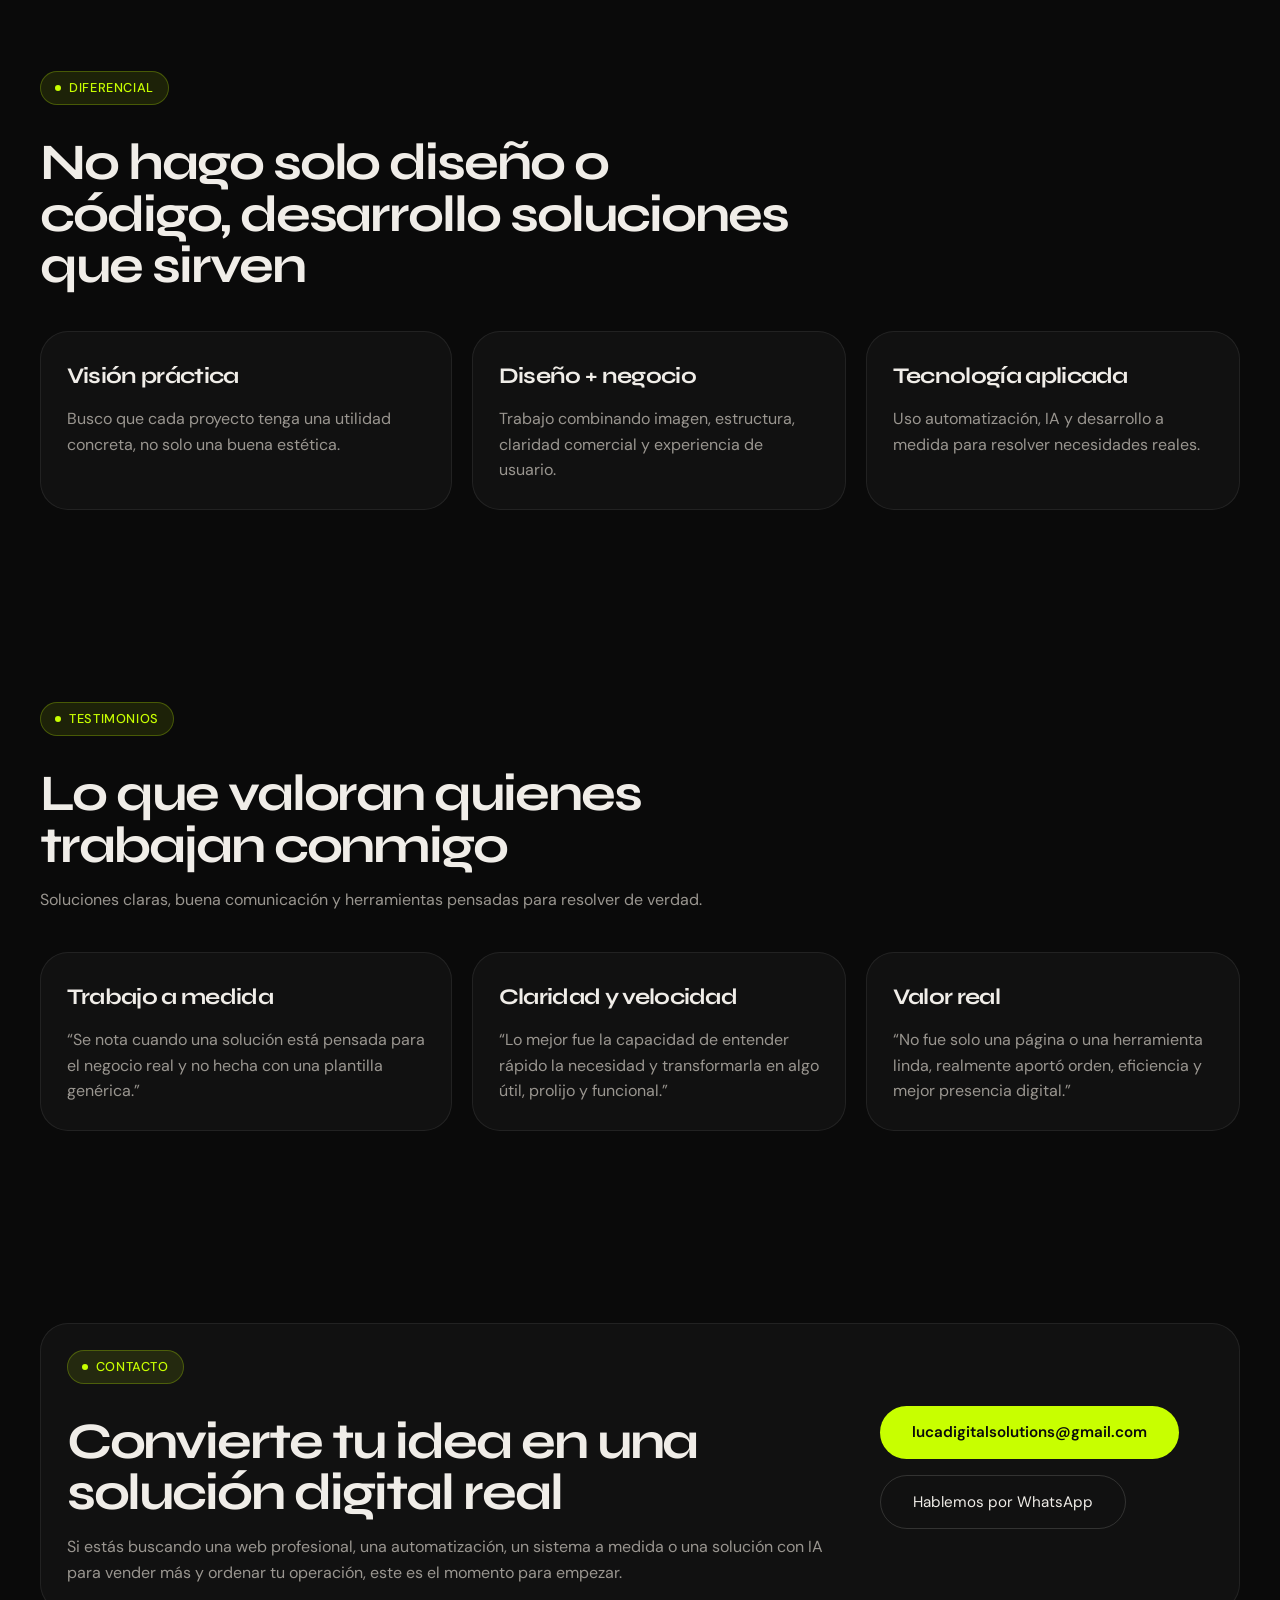
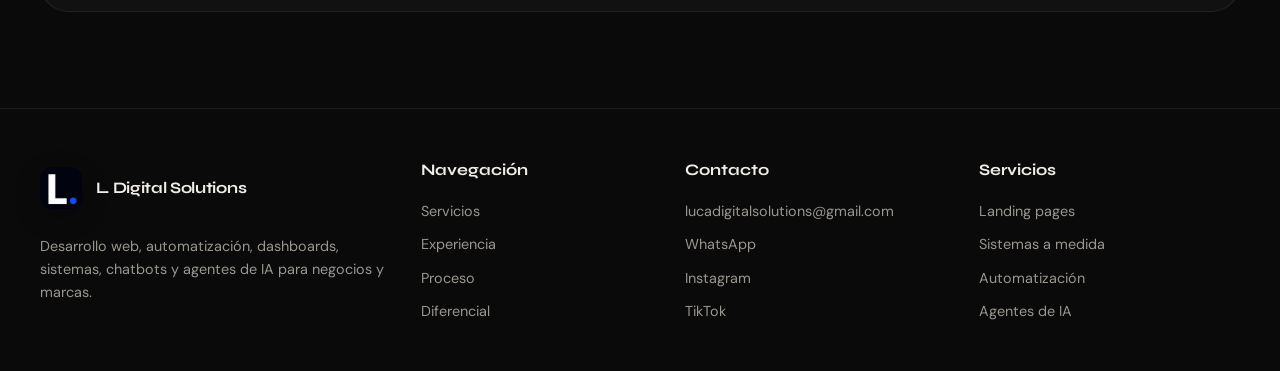
==== commit dca7d98a: "feat: add testimonials section to landing" ====
--- a/index.html
+++ b/index.html
@@ -593,6 +593,30 @@
     </div>
   </section>
 
+  <section class="reveal-section" id="testimonios" aria-labelledby="testimonios-title">
+    <div class="container">
+      <div class="section-heading">
+        <div class="section-label">Testimonios</div>
+        <h2 id="testimonios-title">Lo que valoran quienes trabajan conmigo</h2>
+        <p>Soluciones claras, buena comunicación y herramientas pensadas para resolver de verdad.</p>
+      </div>
+      <div class="feature-grid">
+        <article class="feature-card reveal-item">
+          <h3>Trabajo a medida</h3>
+          <p>“Se nota cuando una solución está pensada para el negocio real y no hecha con una plantilla genérica.”</p>
+        </article>
+        <article class="feature-card reveal-item">
+          <h3>Claridad y velocidad</h3>
+          <p>“Lo mejor fue la capacidad de entender rápido la necesidad y transformarla en algo útil, prolijo y funcional.”</p>
+        </article>
+        <article class="feature-card reveal-item">
+          <h3>Valor real</h3>
+          <p>“No fue solo una página o una herramienta linda, realmente aportó orden, eficiencia y mejor presencia digital.”</p>
+        </article>
+      </div>
+    </div>
+  </section>
+
   <section class="reveal-section" id="contacto">
     <div class="container">
       <div class="contact-box reveal-item">
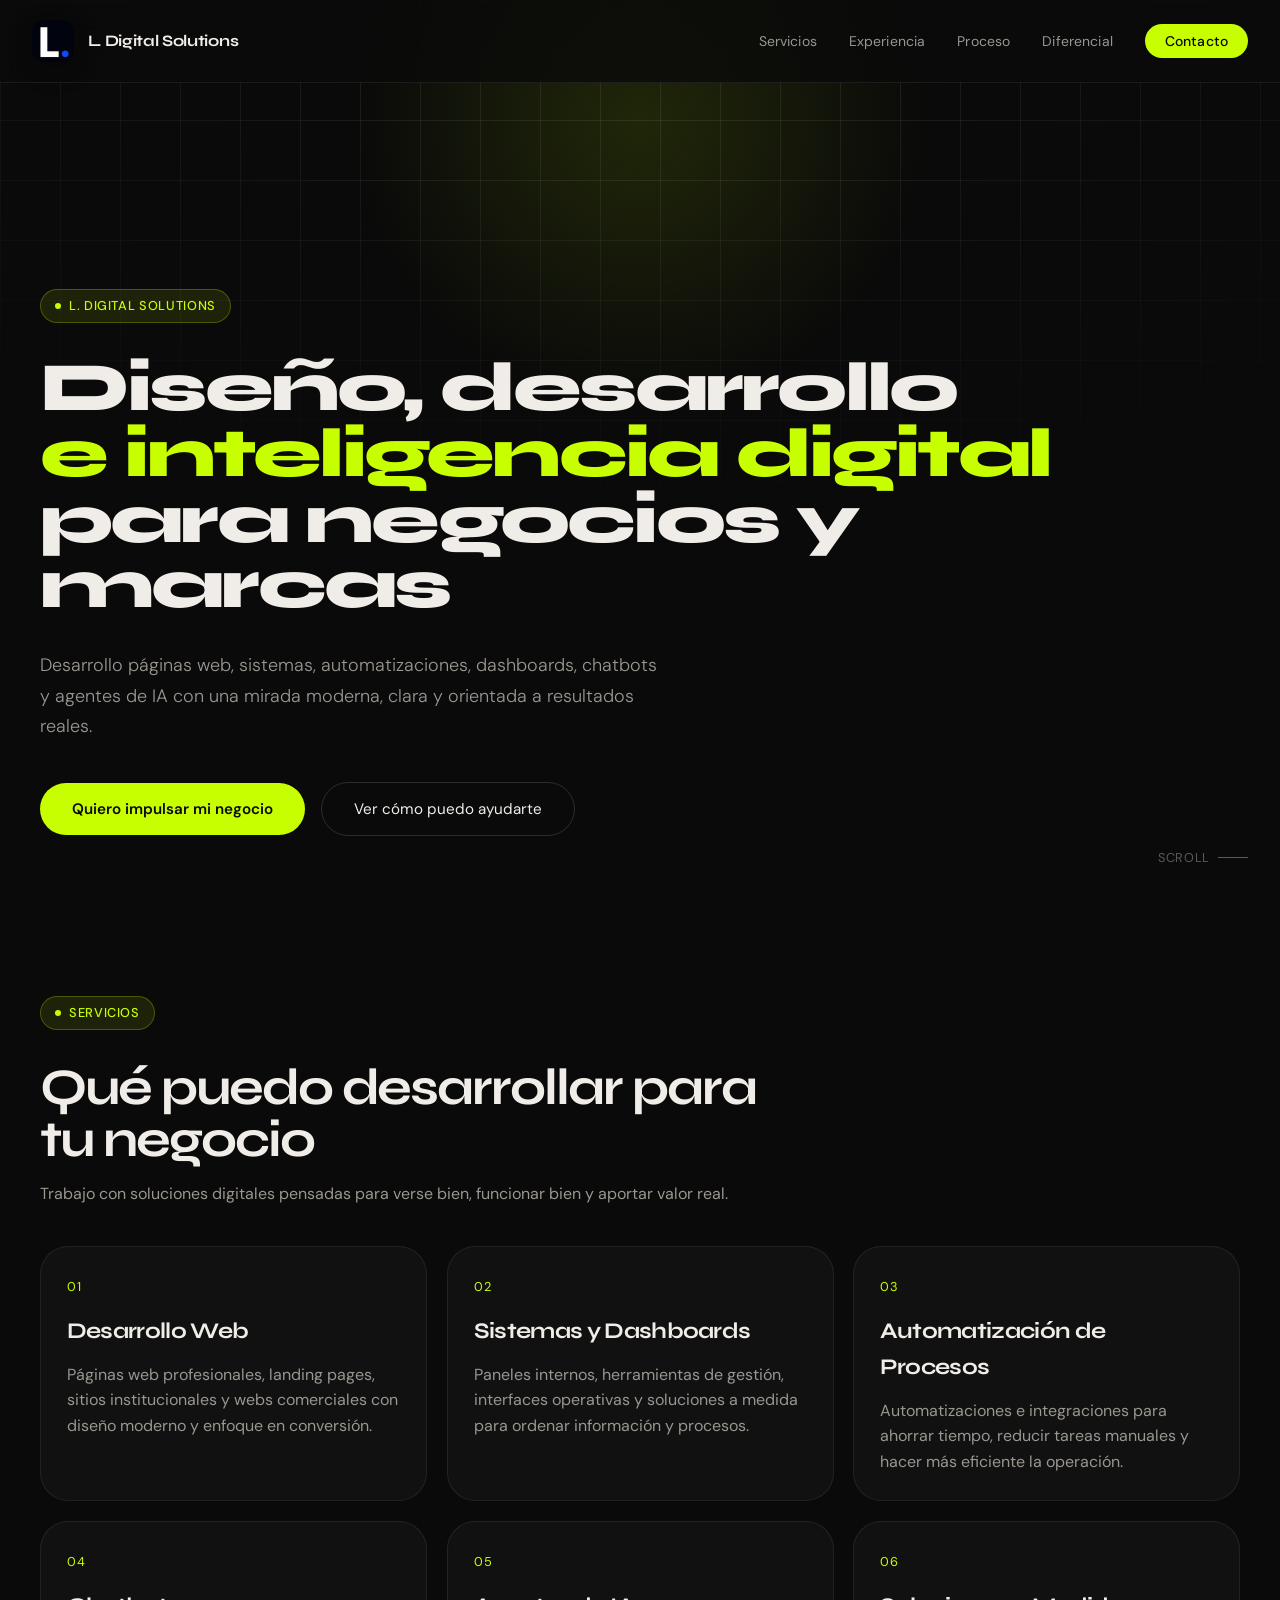
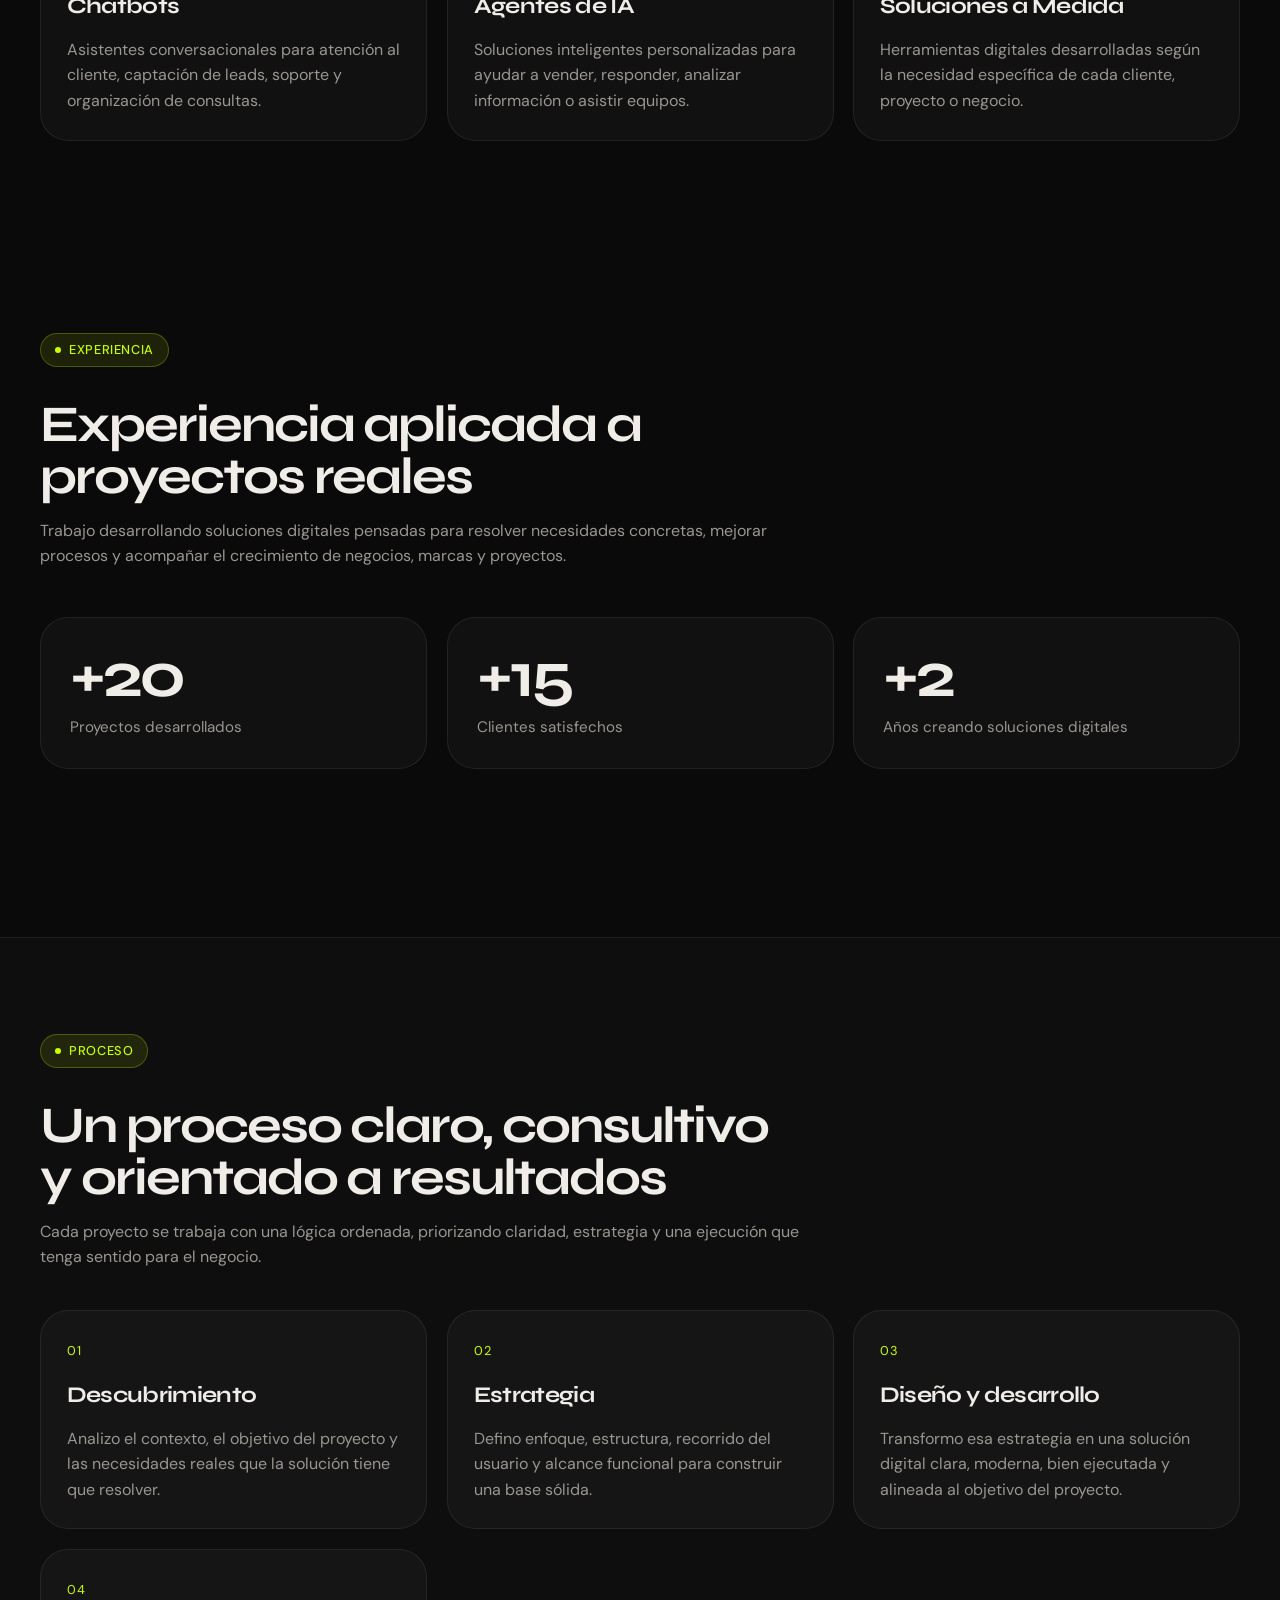
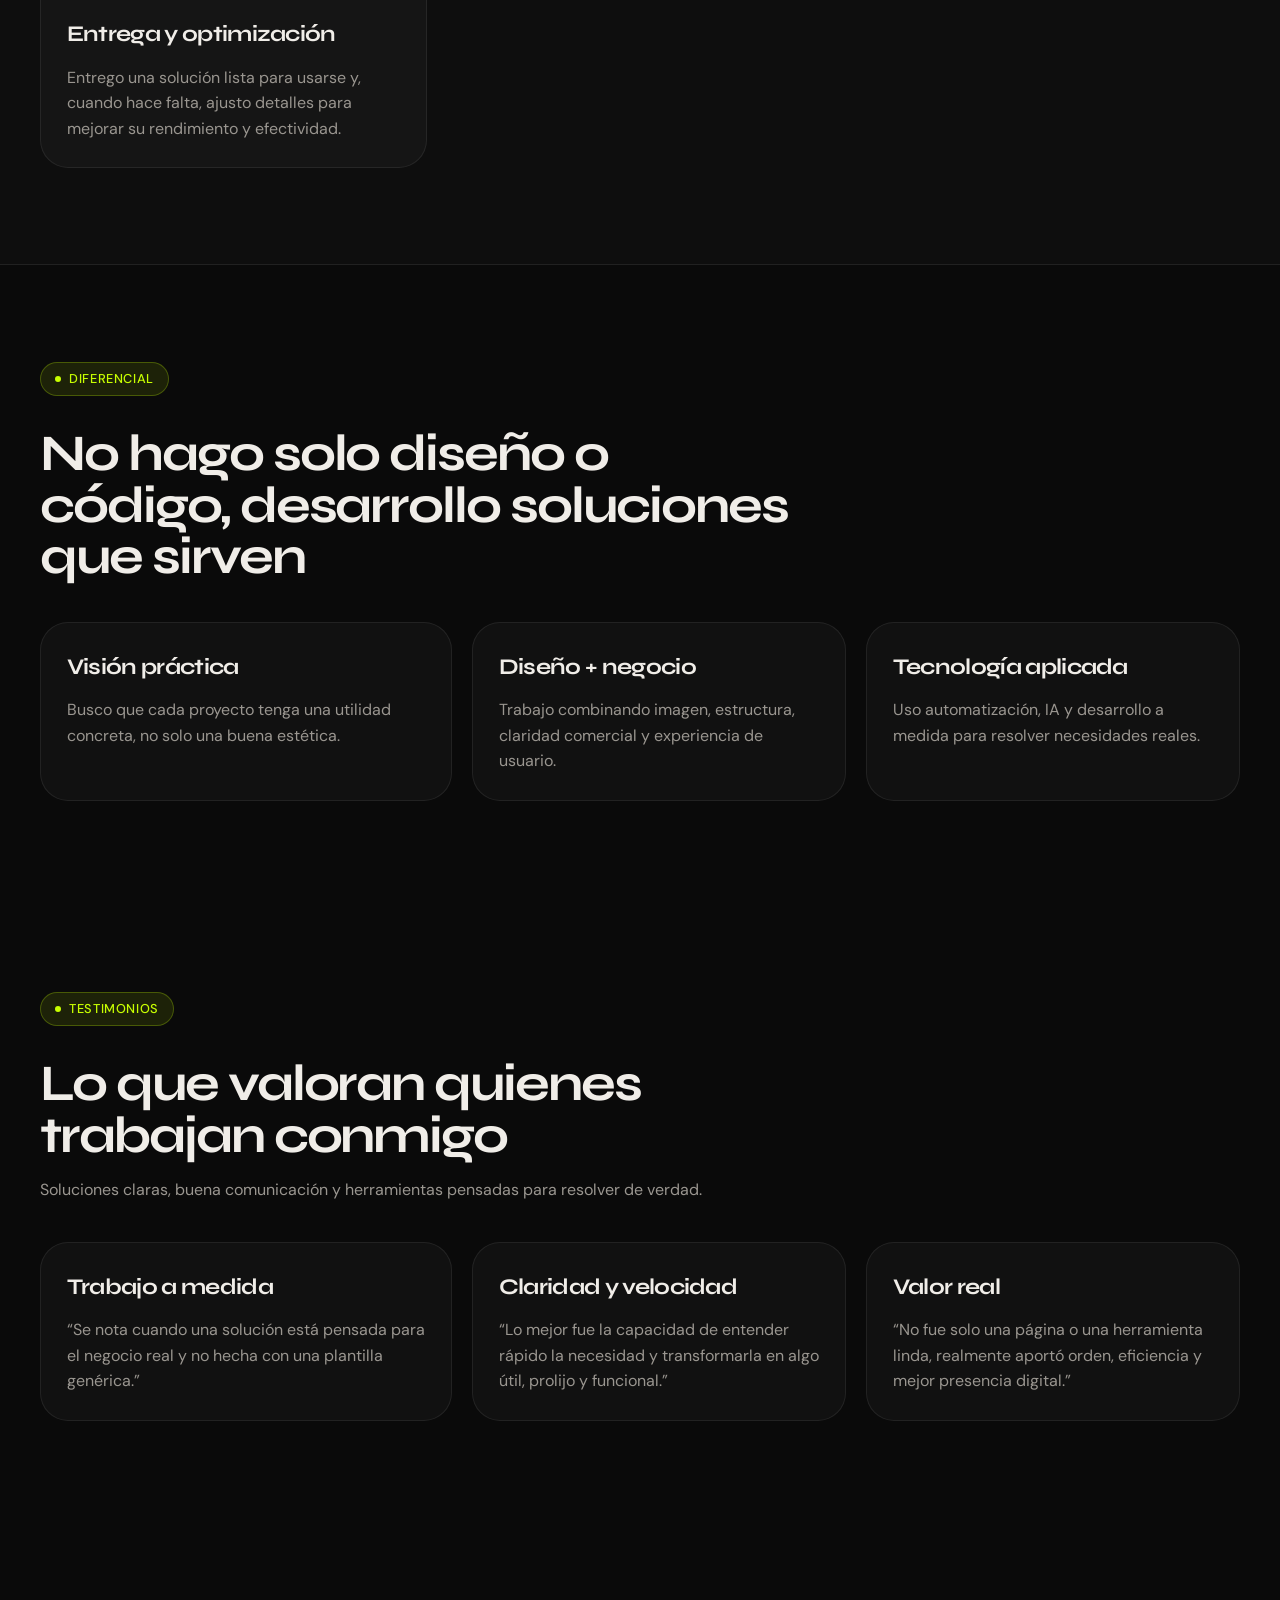
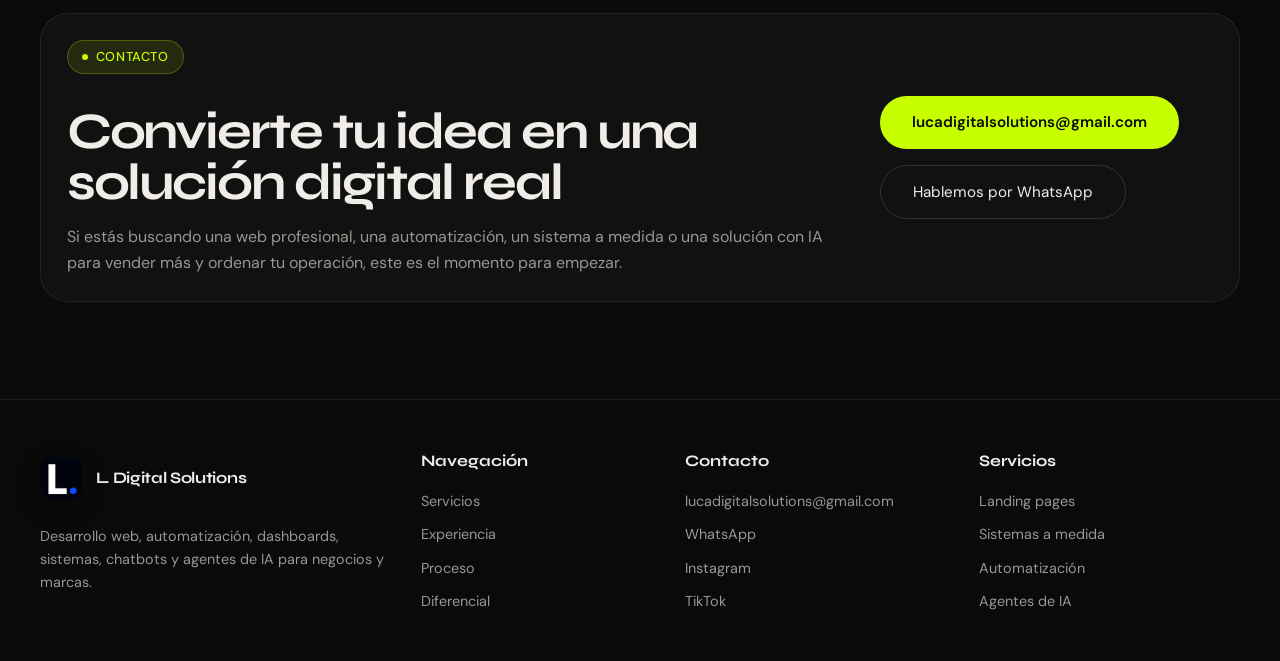
==== commit c5e6e1b6: "copy: refine process section with premium framing" ====
--- a/index.html
+++ b/index.html
@@ -547,24 +547,29 @@
     <div class="container">
       <div class="section-heading">
         <div class="section-label">Proceso</div>
-        <h2 id="proceso-title">Cómo trabajo cada proyecto</h2>
-        <p>Cada solución se construye con criterio visual, lógica funcional y foco en el resultado.</p>
+        <h2 id="proceso-title">Un proceso claro, consultivo y orientado a resultados</h2>
+        <p>Cada proyecto se trabaja con una lógica ordenada, priorizando claridad, estrategia y una ejecución que tenga sentido para el negocio.</p>
       </div>
       <div class="process-grid">
         <article class="process-card reveal-item">
           <span class="process-index">01</span>
-          <h3>Relevamiento</h3>
-          <p>Entiendo el problema, el objetivo y el tipo de herramienta que más conviene desarrollar.</p>
+          <h3>Descubrimiento</h3>
+          <p>Analizo el contexto, el objetivo del proyecto y las necesidades reales que la solución tiene que resolver.</p>
         </article>
         <article class="process-card reveal-item">
           <span class="process-index">02</span>
           <h3>Estrategia</h3>
-          <p>Defino estructura, flujo, experiencia de usuario y alcance técnico necesario.</p>
+          <p>Defino enfoque, estructura, recorrido del usuario y alcance funcional para construir una base sólida.</p>
         </article>
         <article class="process-card reveal-item">
           <span class="process-index">03</span>
-          <h3>Diseño y Desarrollo</h3>
-          <p>Construyo una solución moderna, clara, funcional y lista para ser usada en serio.</p>
+          <h3>Diseño y desarrollo</h3>
+          <p>Transformo esa estrategia en una solución digital clara, moderna, bien ejecutada y alineada al objetivo del proyecto.</p>
+        </article>
+        <article class="process-card reveal-item">
+          <span class="process-index">04</span>
+          <h3>Entrega y optimización</h3>
+          <p>Entrego una solución lista para usarse y, cuando hace falta, ajusto detalles para mejorar su rendimiento y efectividad.</p>
         </article>
       </div>
     </div>
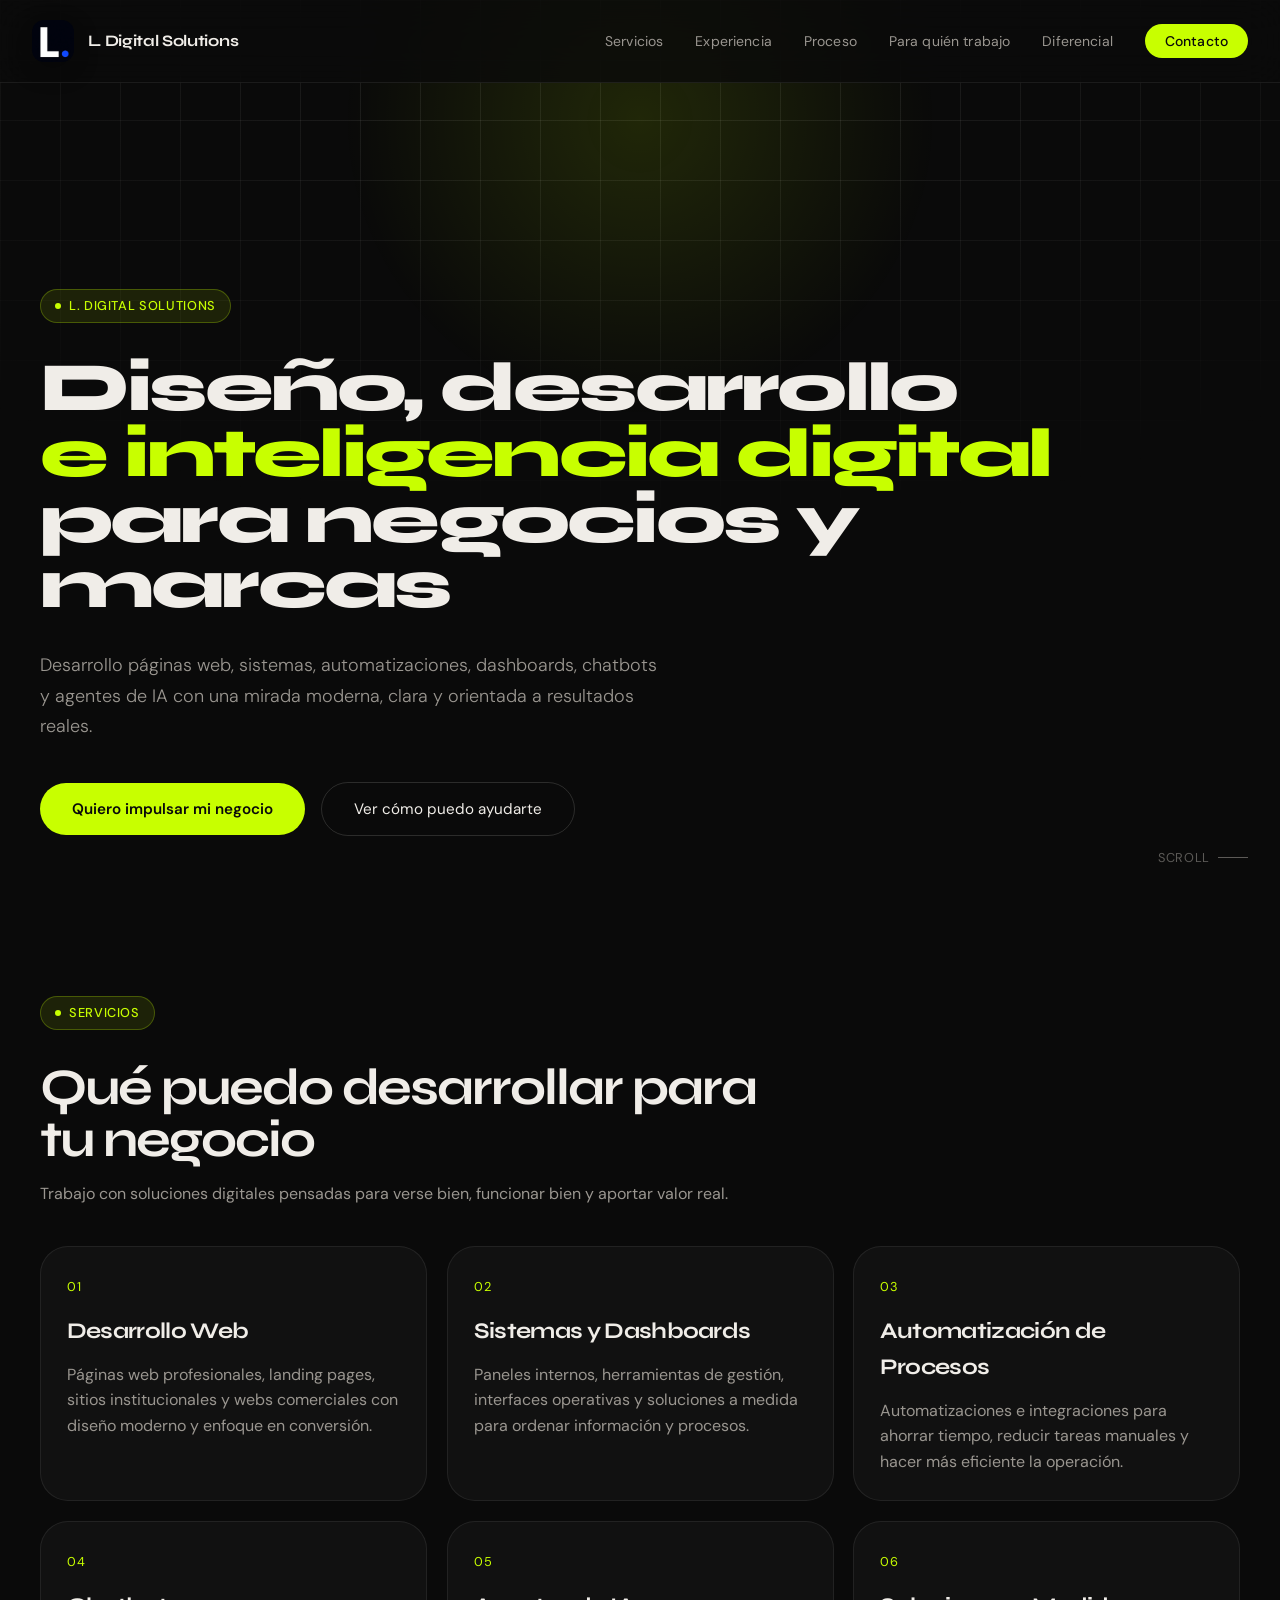
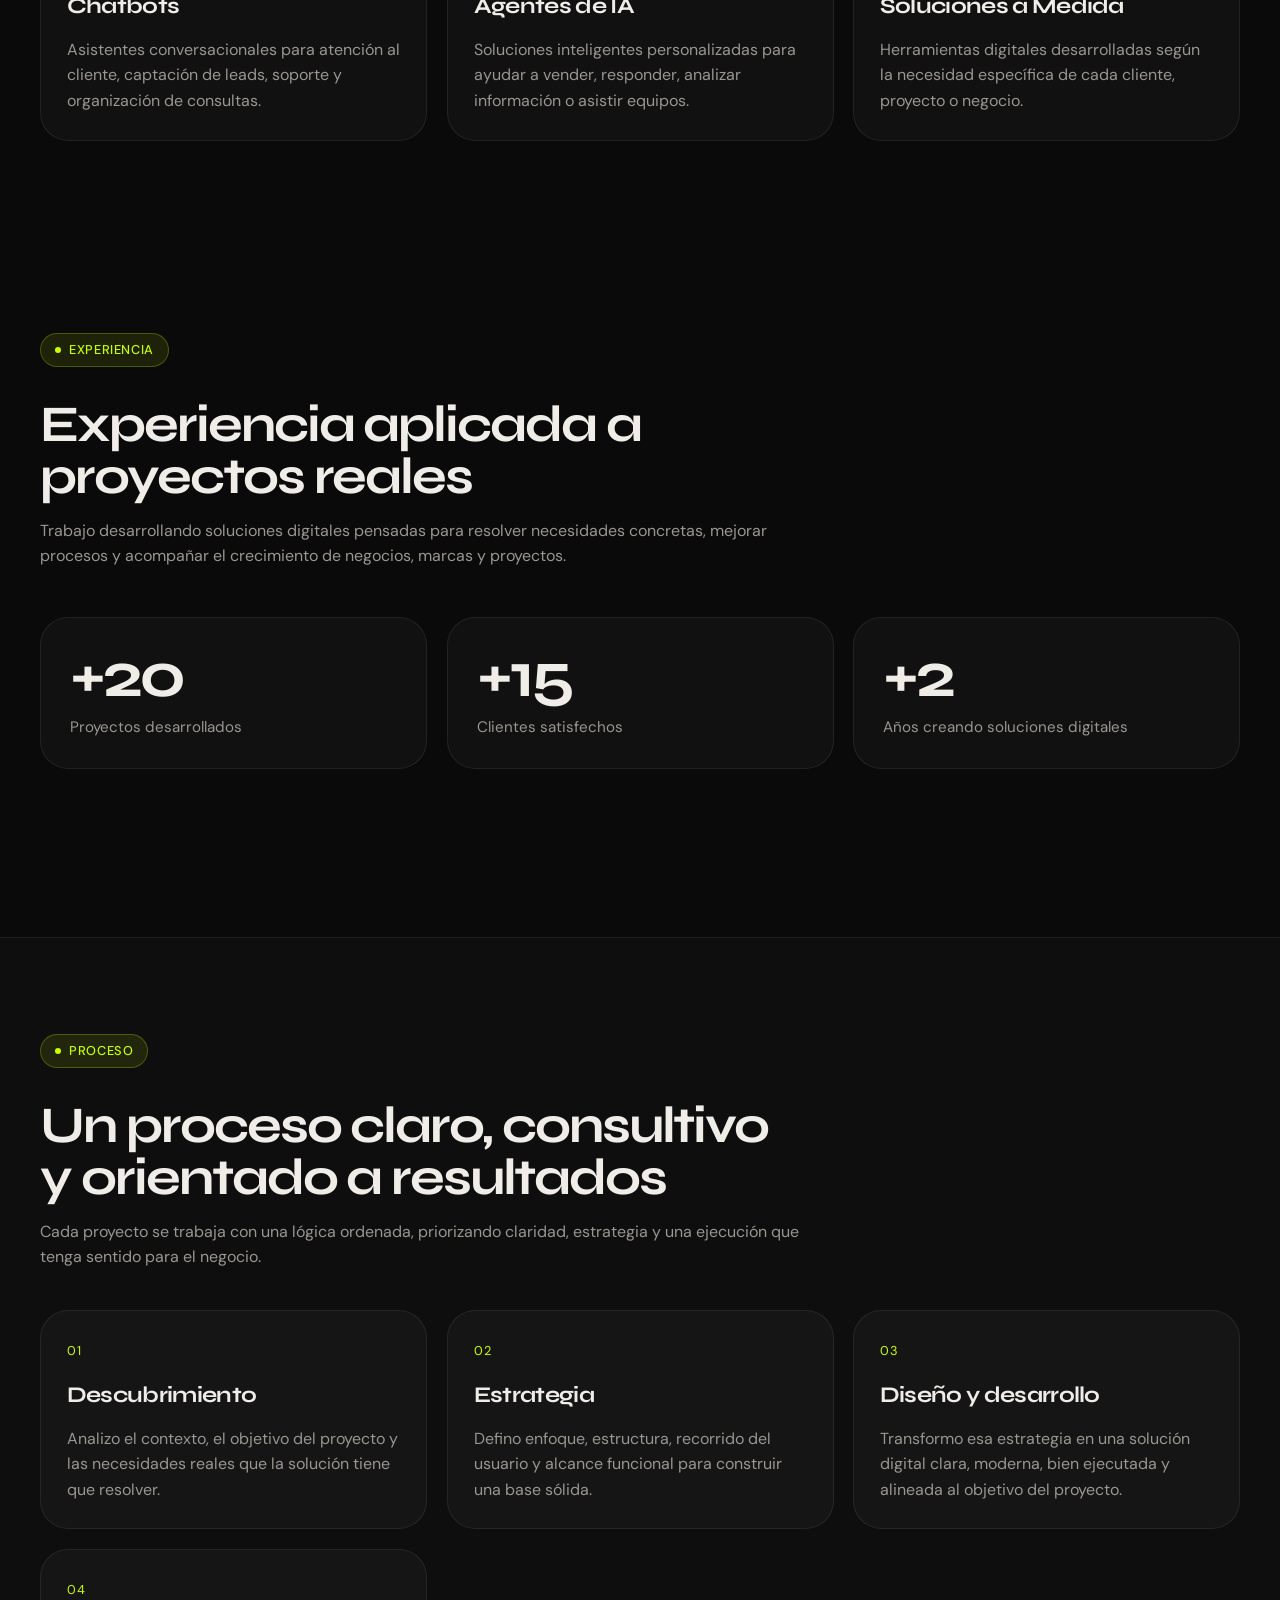
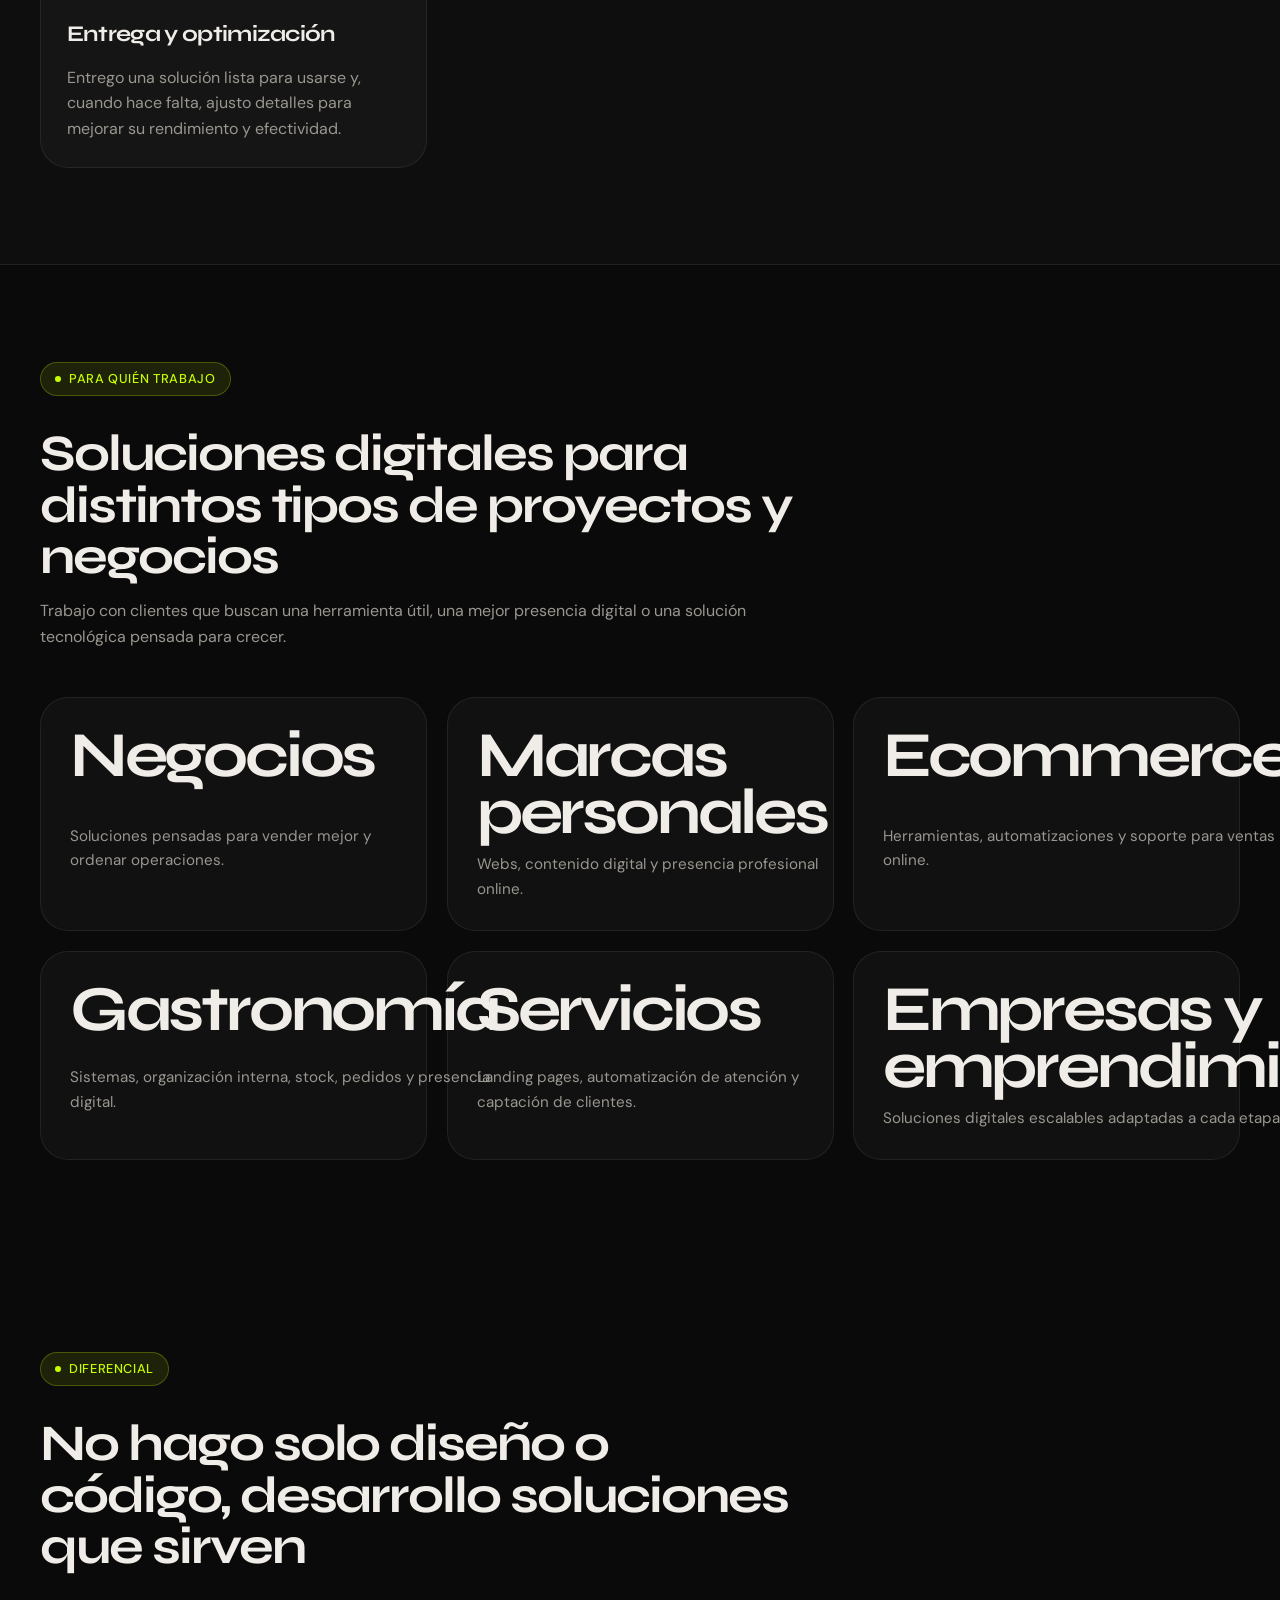
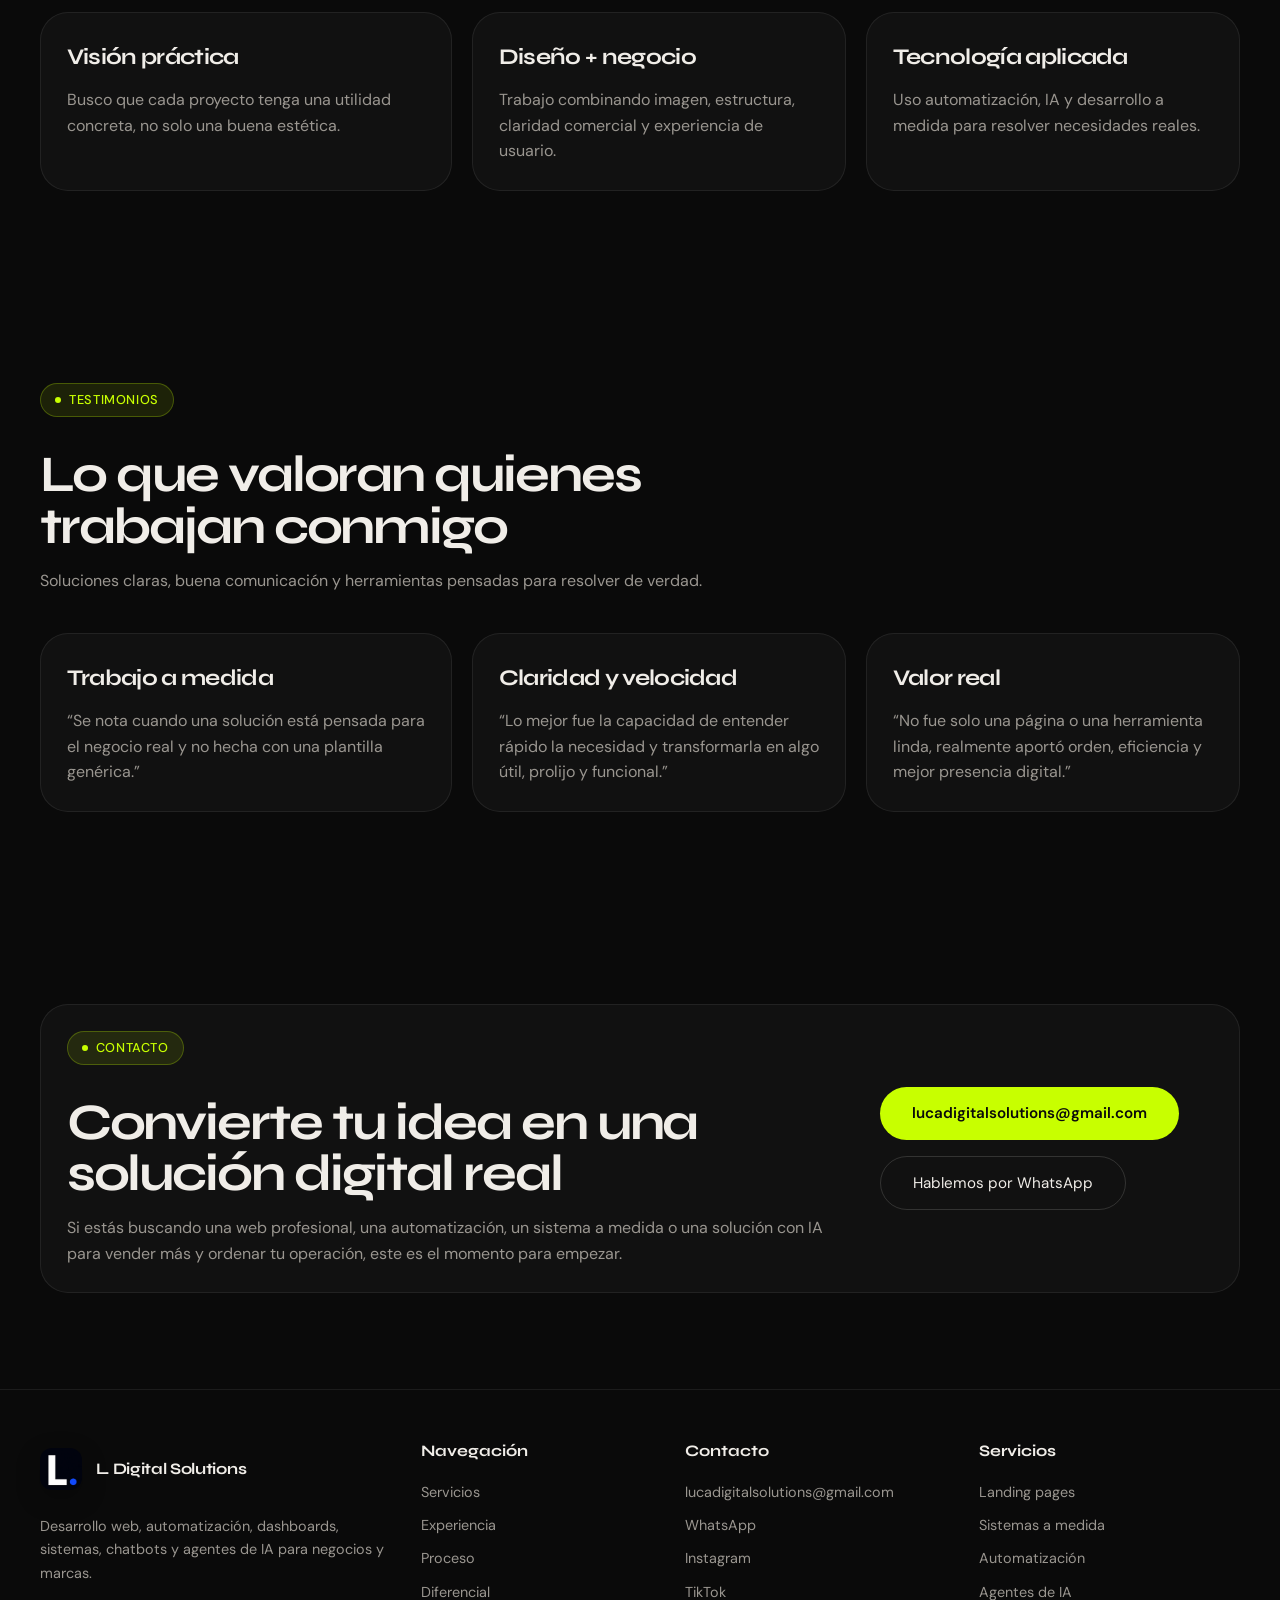
==== commit f8da5611: "feat: add target audience section to landing" ====
--- a/index.html
+++ b/index.html
@@ -453,6 +453,7 @@
       <li><a href="#servicios">Servicios</a></li>
       <li><a href="#experiencia">Experiencia</a></li>
       <li><a href="#proceso">Proceso</a></li>
+      <li><a href="#para-quien">Para quién trabajo</a></li>
       <li><a href="#diferencial">Diferencial</a></li>
       <li><a class="nav-cta" href="#contacto">Contacto</a></li>
     </ul>
@@ -571,6 +572,24 @@
           <h3>Entrega y optimización</h3>
           <p>Entrego una solución lista para usarse y, cuando hace falta, ajusto detalles para mejorar su rendimiento y efectividad.</p>
         </article>
+      </div>
+    </div>
+  </section>
+
+  <section class="reveal-section" id="para-quien" aria-labelledby="para-quien-title">
+    <div class="container">
+      <div class="section-heading">
+        <div class="section-label">Para quién trabajo</div>
+        <h2 id="para-quien-title">Soluciones digitales para distintos tipos de proyectos y negocios</h2>
+        <p>Trabajo con clientes que buscan una herramienta útil, una mejor presencia digital o una solución tecnológica pensada para crecer.</p>
+      </div>
+      <div class="stats-grid">
+        <article class="stat-card reveal-item"><strong>Negocios</strong><span>Soluciones pensadas para vender mejor y ordenar operaciones.</span></article>
+        <article class="stat-card reveal-item"><strong>Marcas personales</strong><span>Webs, contenido digital y presencia profesional online.</span></article>
+        <article class="stat-card reveal-item"><strong>Ecommerce</strong><span>Herramientas, automatizaciones y soporte para ventas online.</span></article>
+        <article class="stat-card reveal-item"><strong>Gastronomía</strong><span>Sistemas, organización interna, stock, pedidos y presencia digital.</span></article>
+        <article class="stat-card reveal-item"><strong>Servicios</strong><span>Landing pages, automatización de atención y captación de clientes.</span></article>
+        <article class="stat-card reveal-item"><strong>Empresas y emprendimientos</strong><span>Soluciones digitales escalables adaptadas a cada etapa.</span></article>
       </div>
     </div>
   </section>
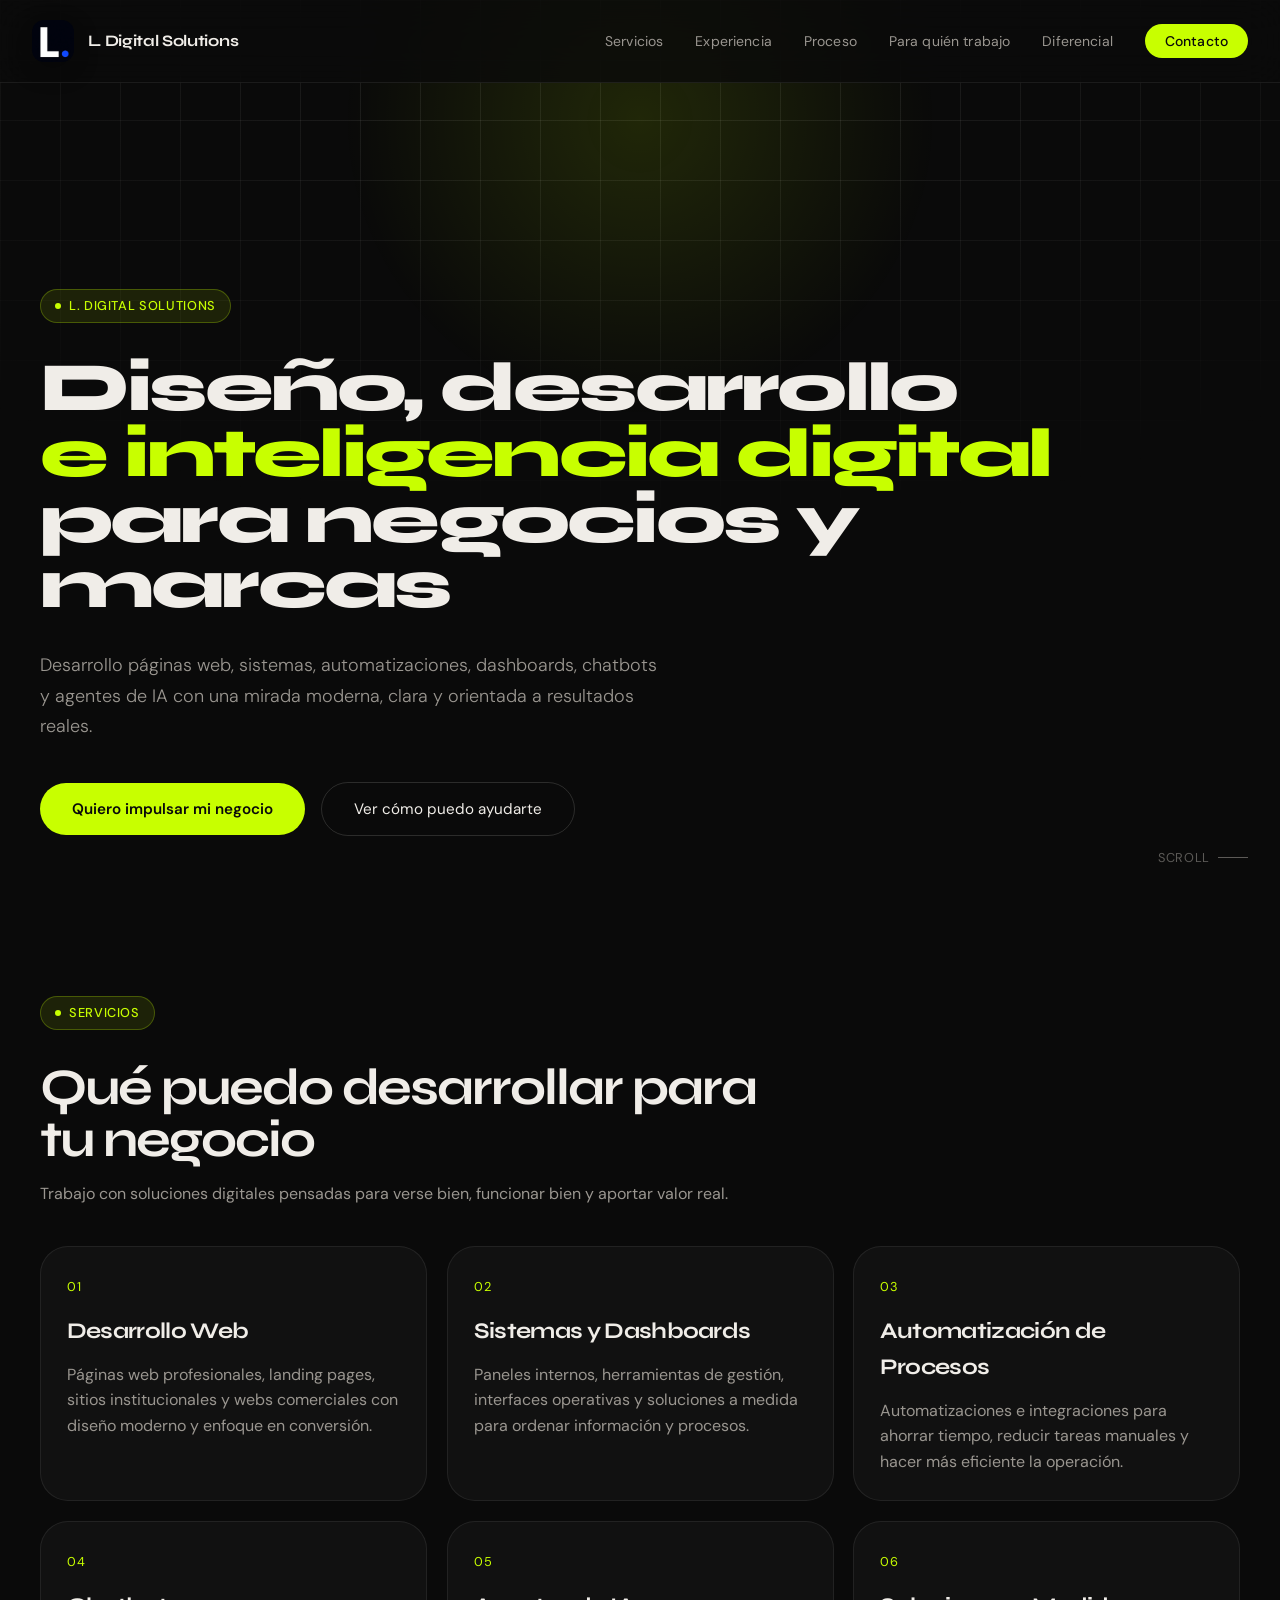
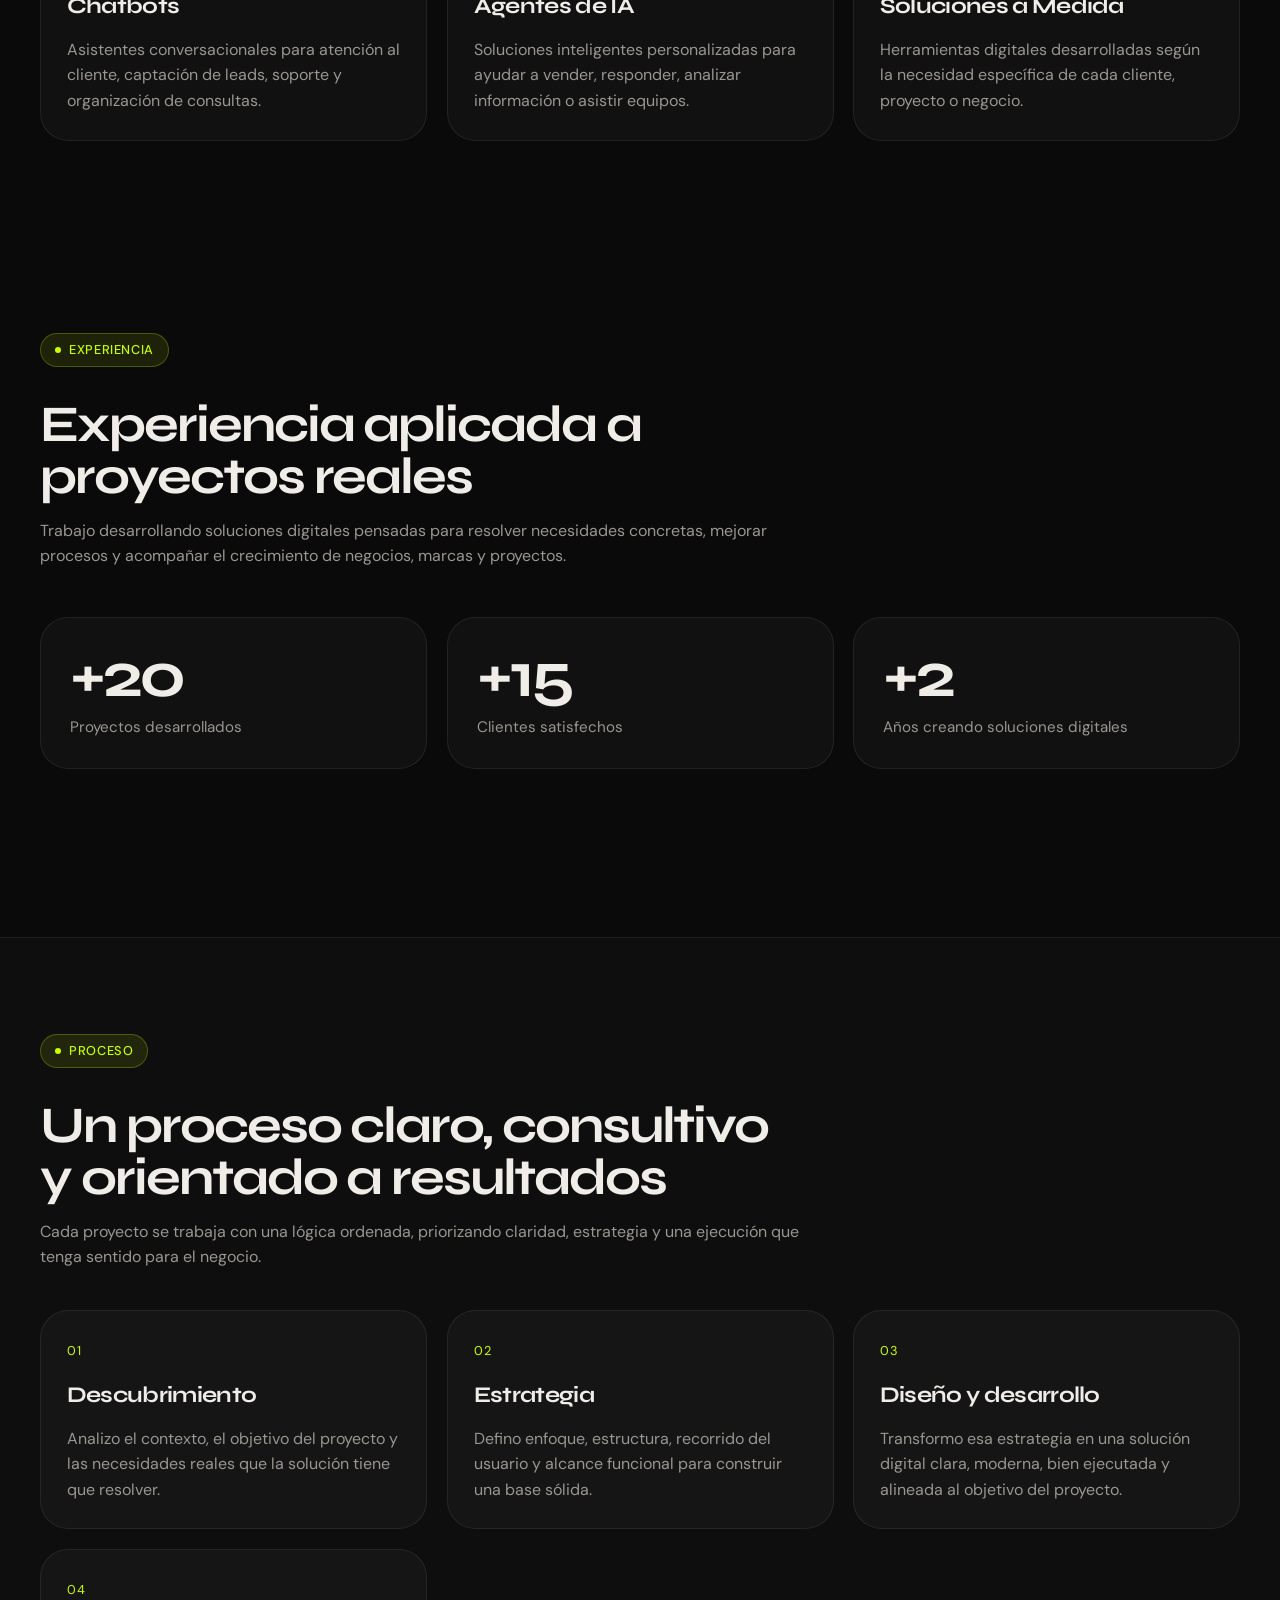
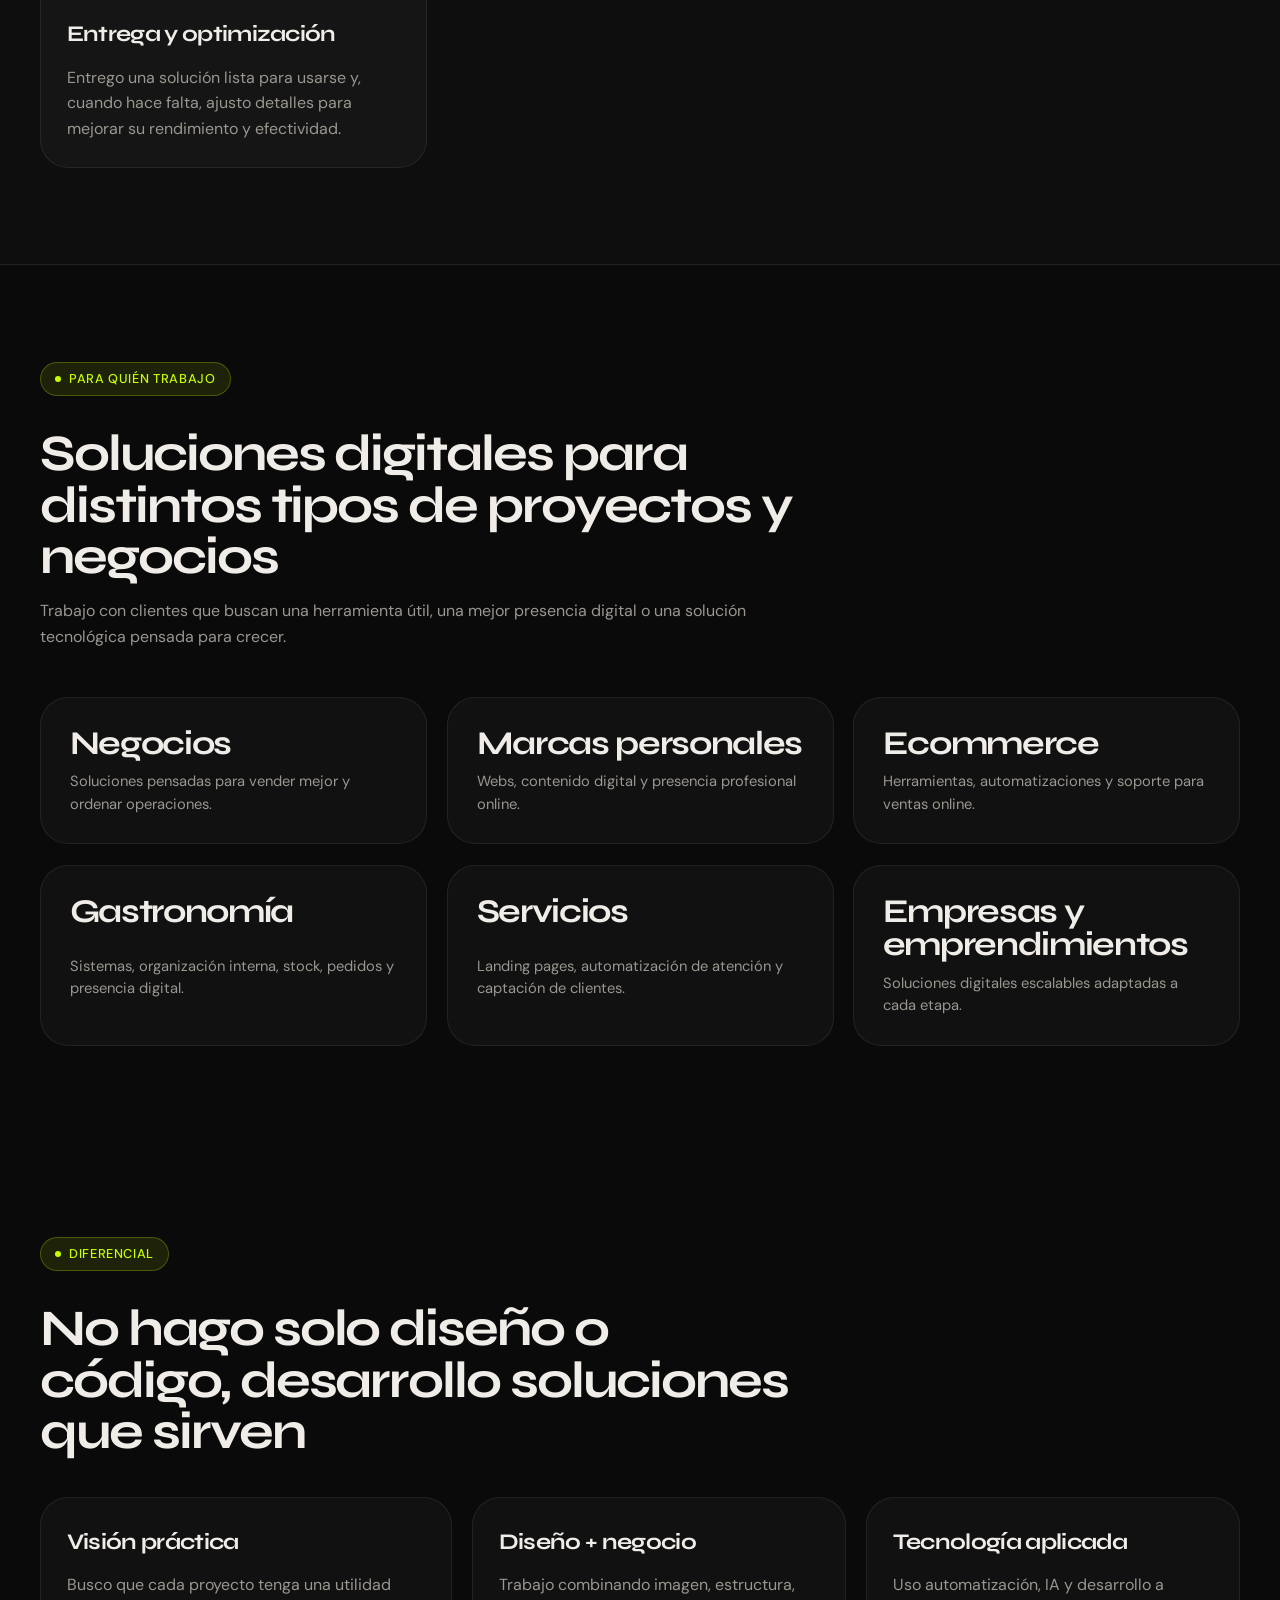
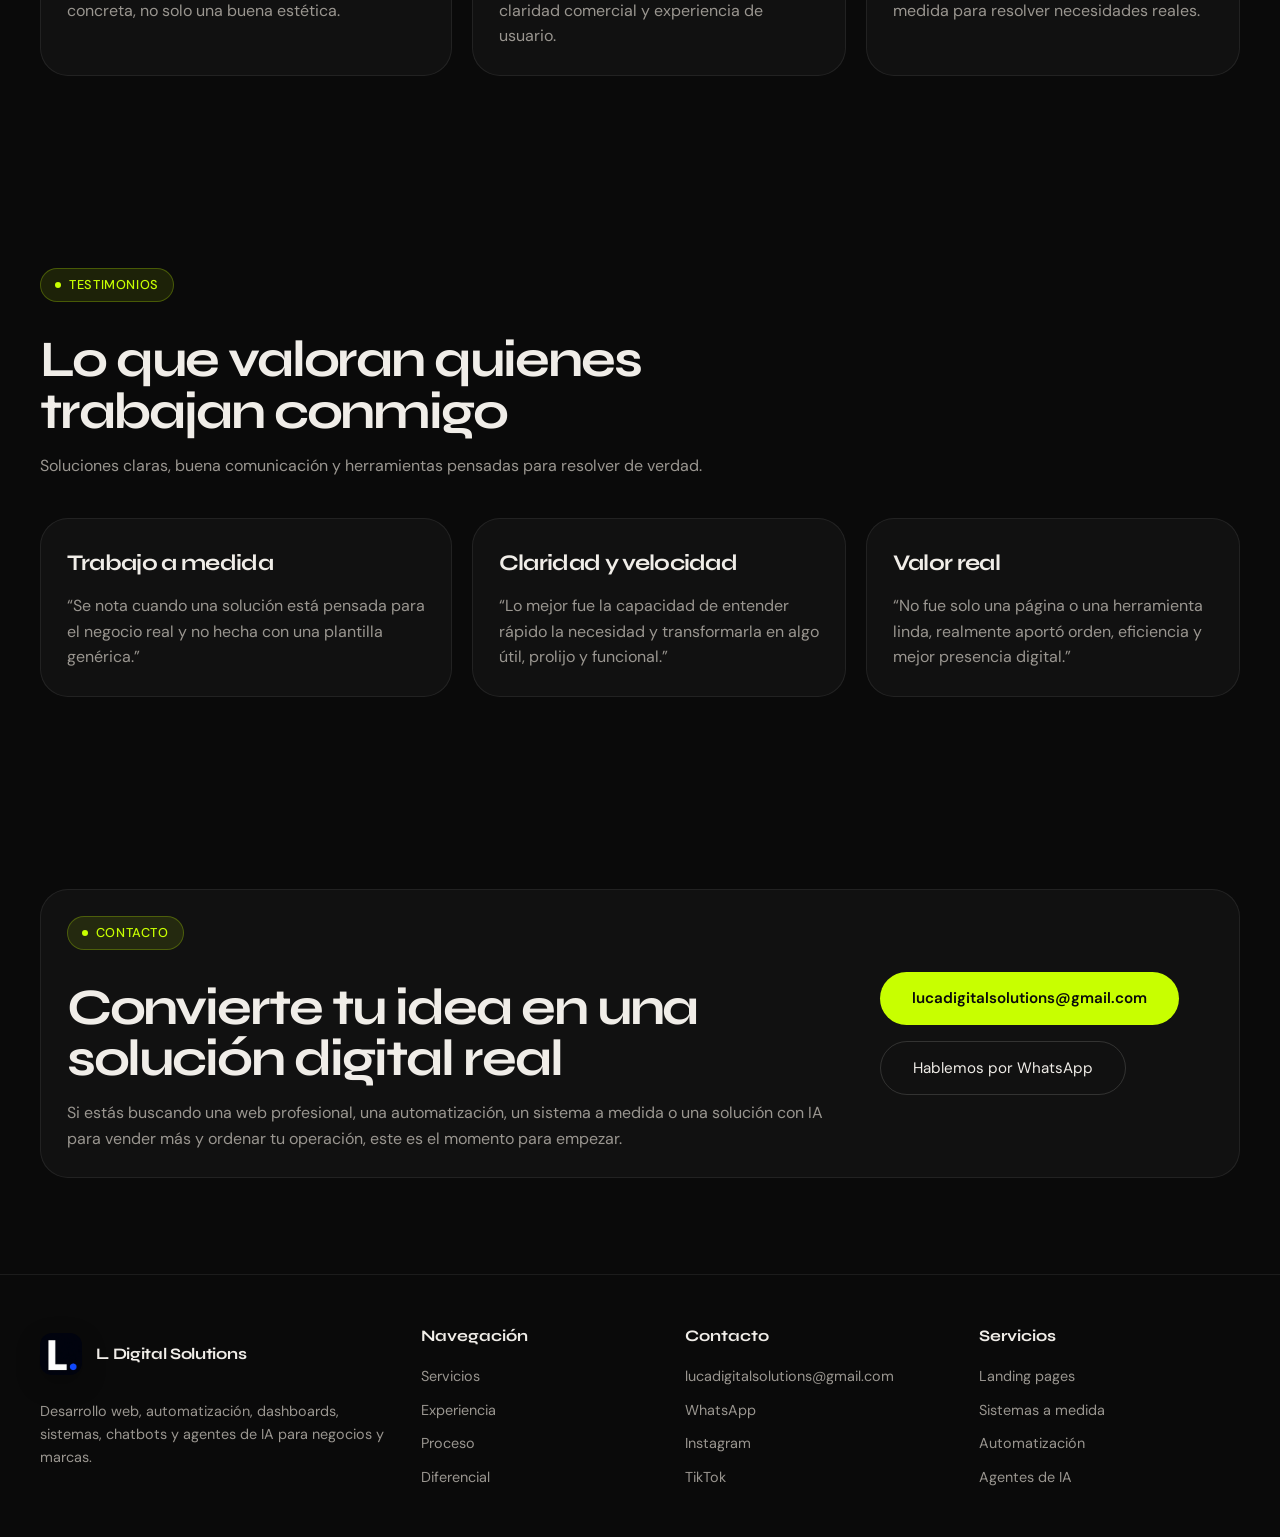
==== commit 5bd4e7fc: "style: reduce target audience card typography" ====
--- a/index.html
+++ b/index.html
@@ -287,6 +287,17 @@
     letter-spacing: -0.03em;
   }
 
+  #para-quien .stat-card strong {
+    font-size: clamp(1.75rem, 2.6vw, 2.5rem);
+    line-height: 1;
+    letter-spacing: -0.04em;
+  }
+
+  #para-quien .stat-card span {
+    font-size: 0.92rem;
+    line-height: 1.5;
+  }
+
   .service-card {
     min-height: 220px;
   }
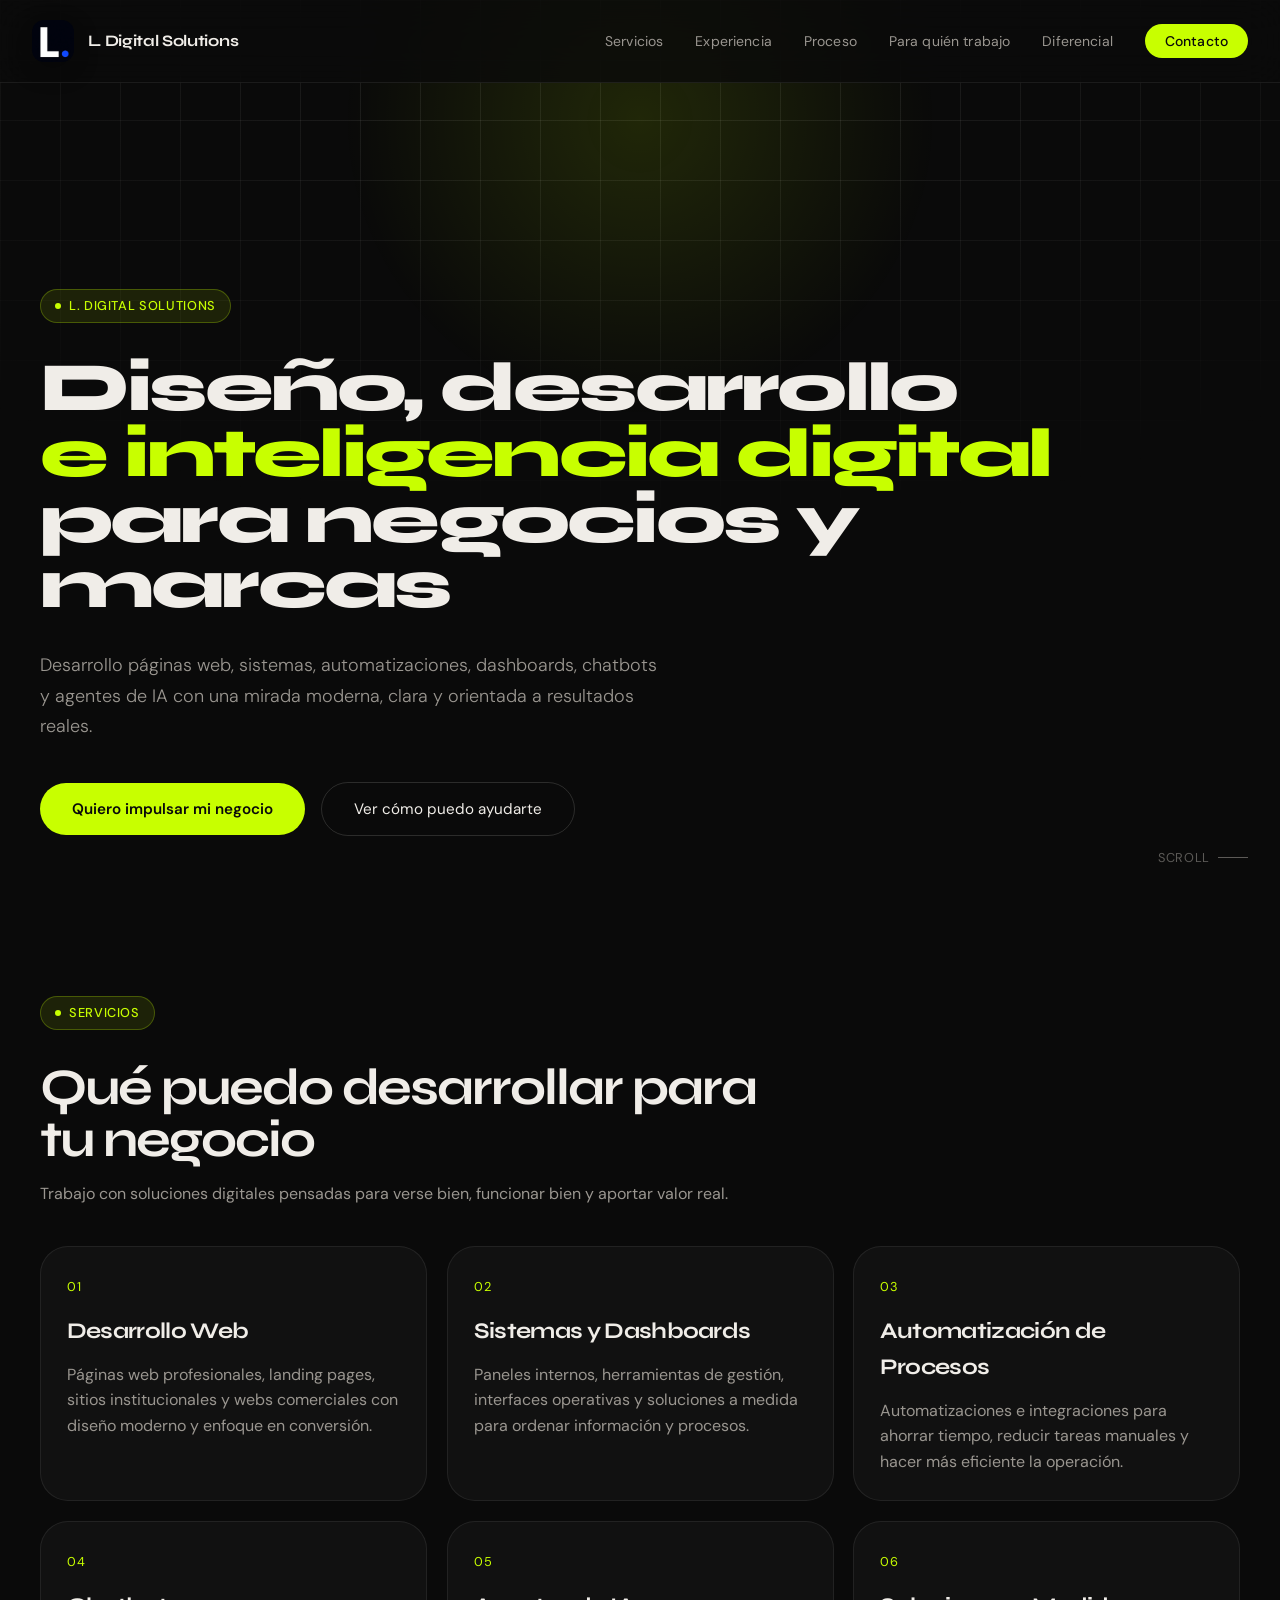
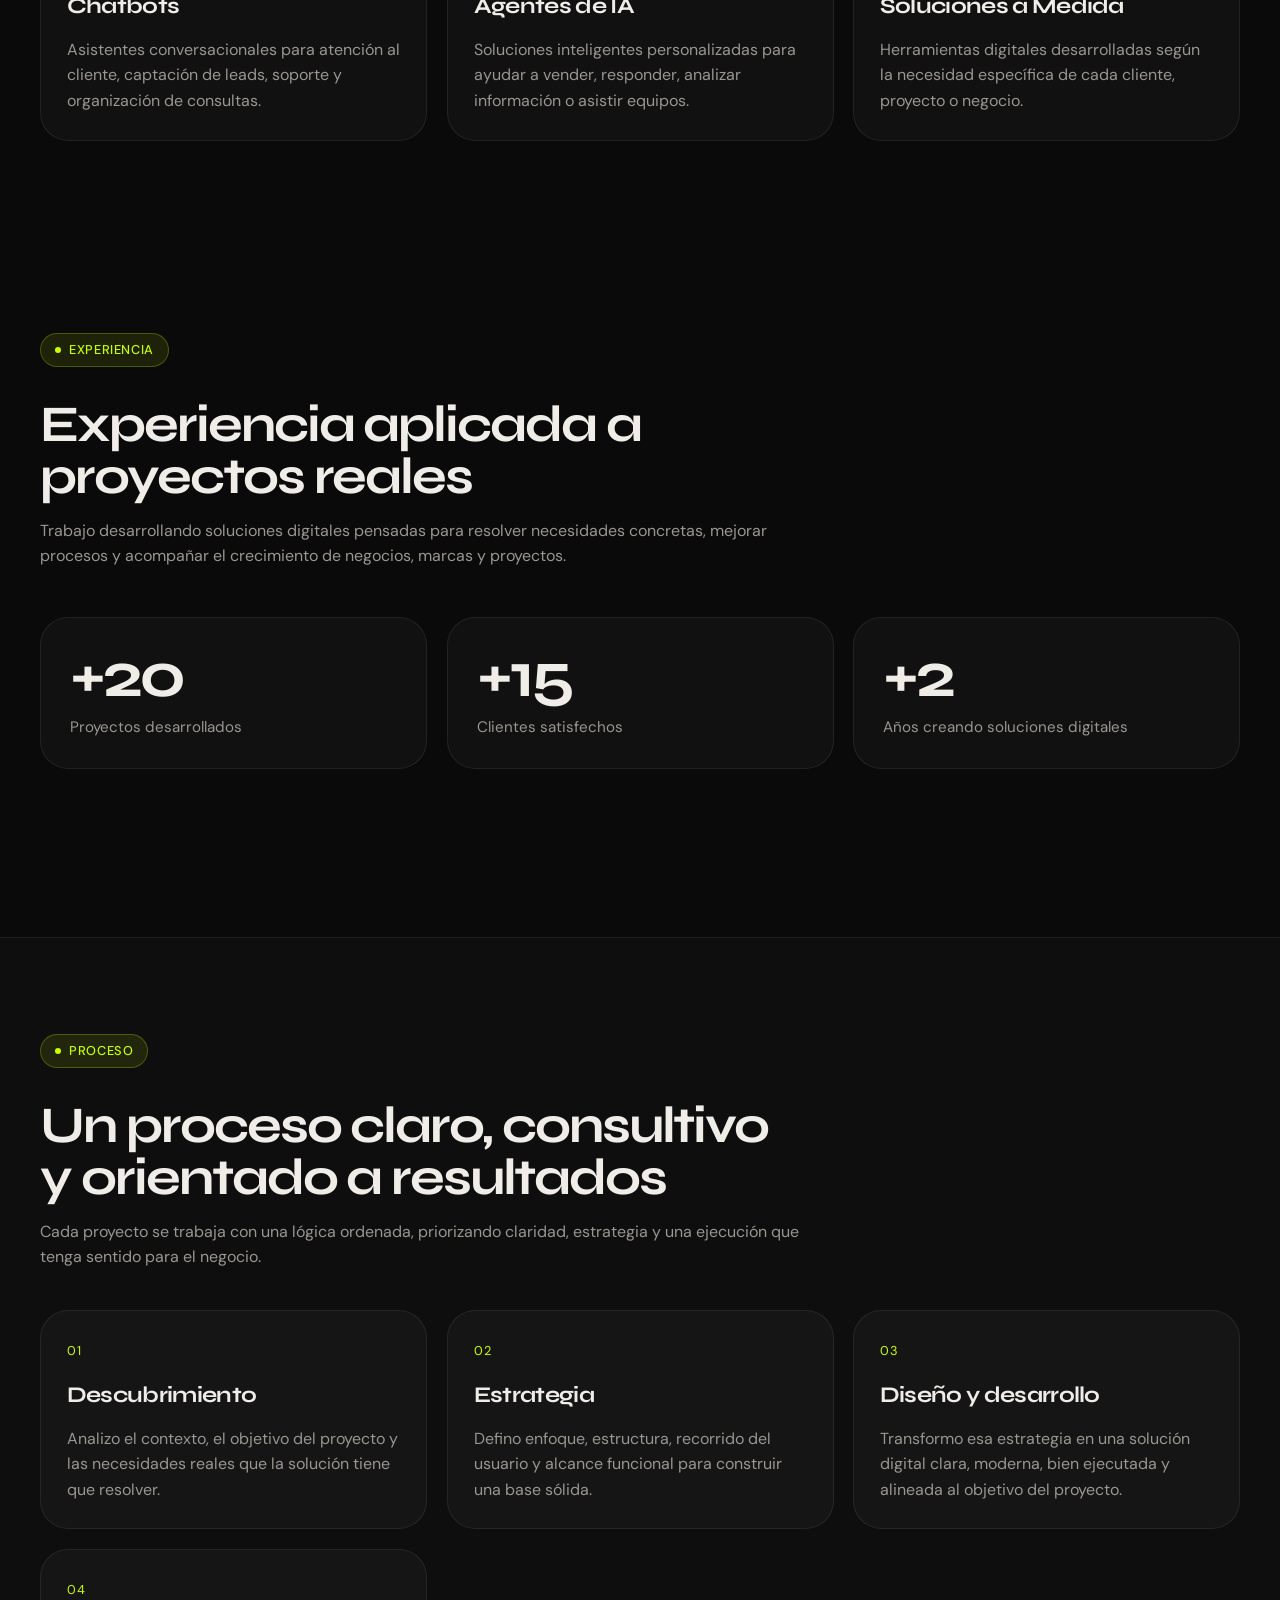
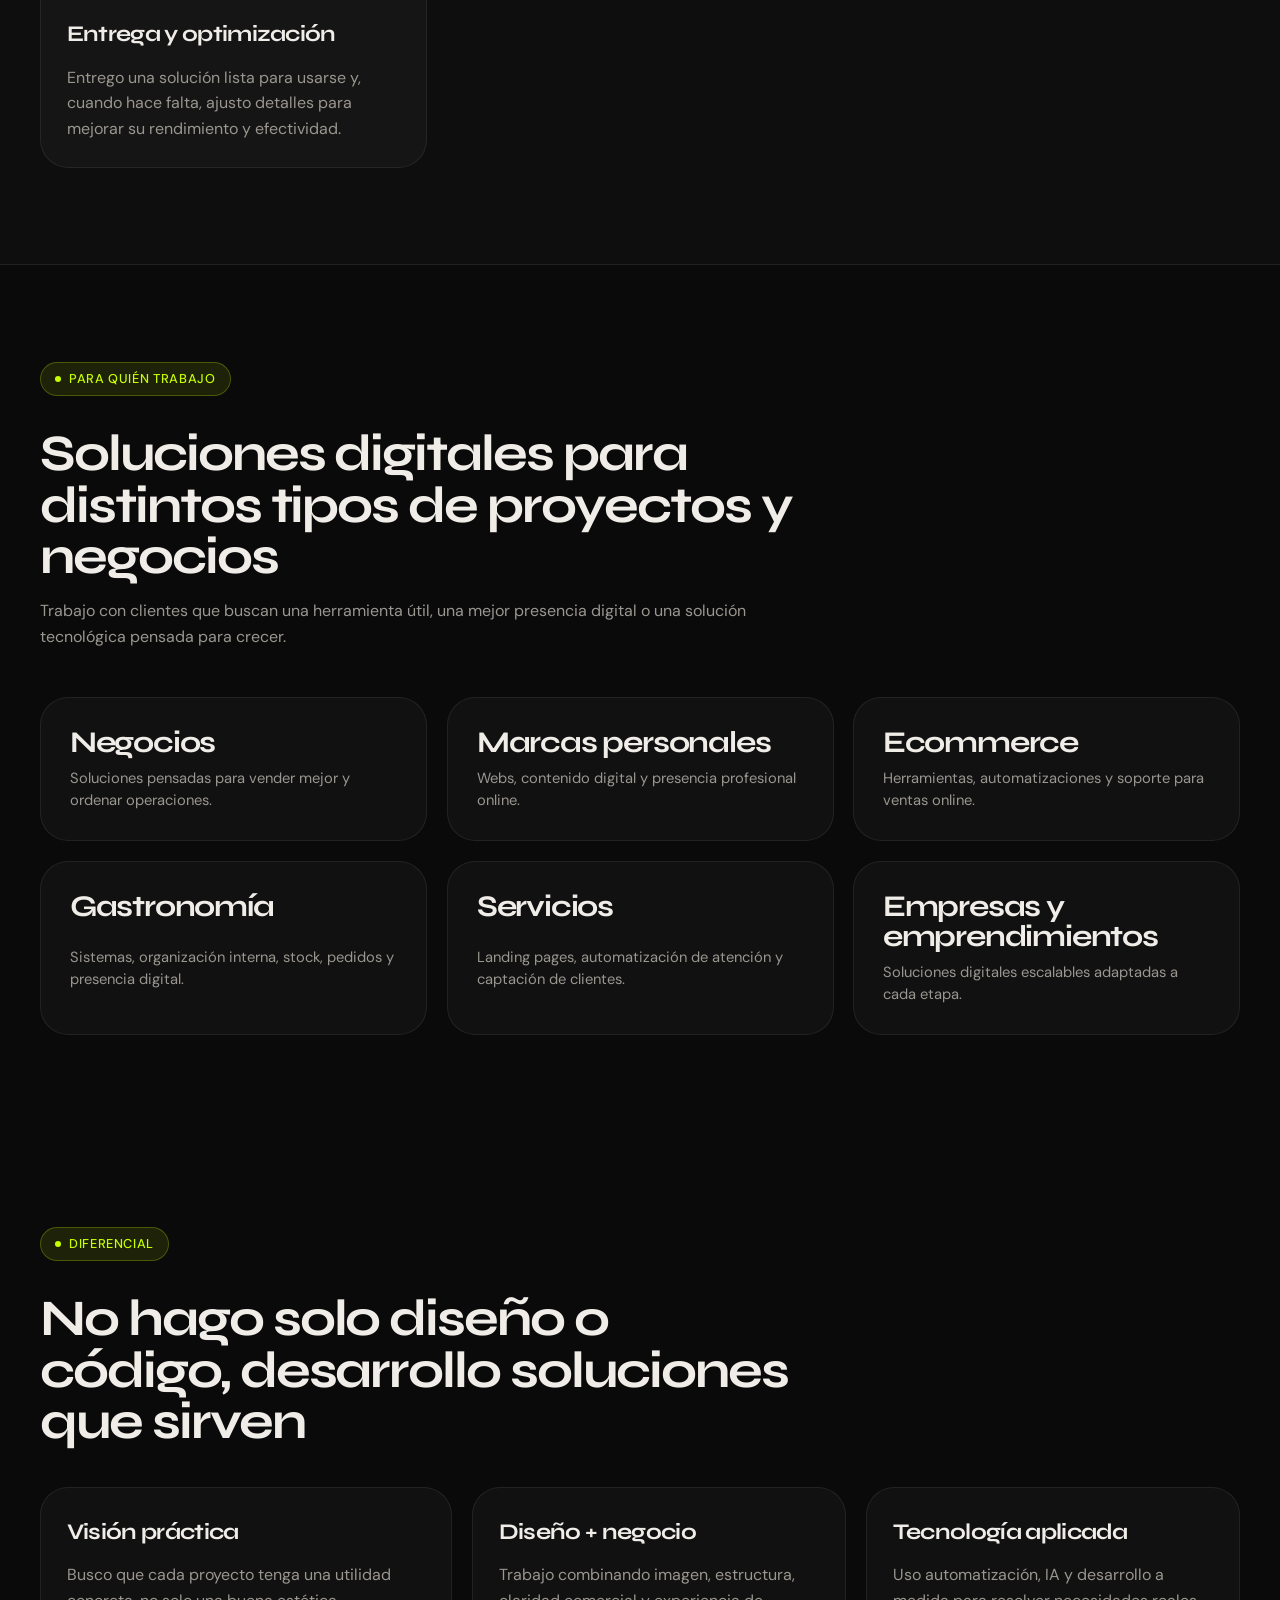
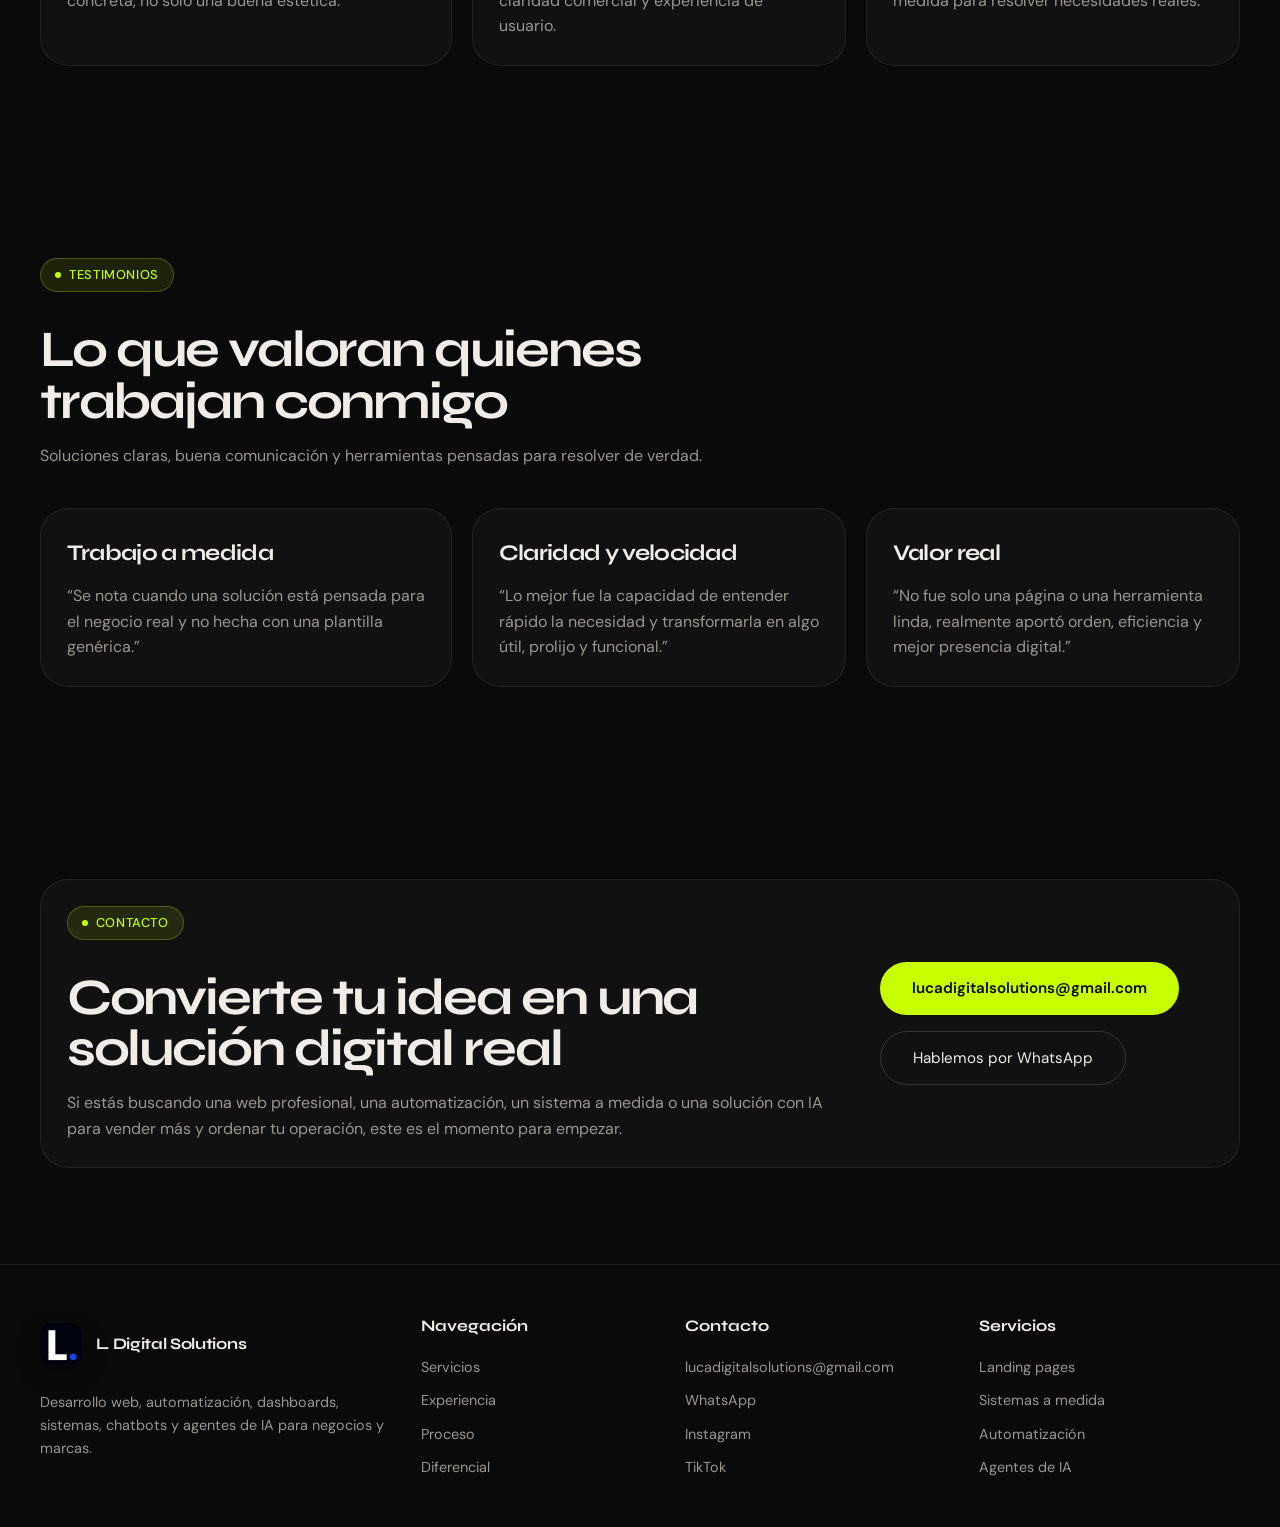
==== commit 02f71c67: "style: further reduce target audience titles" ====
--- a/index.html
+++ b/index.html
@@ -288,7 +288,7 @@
   }
 
   #para-quien .stat-card strong {
-    font-size: clamp(1.75rem, 2.6vw, 2.5rem);
+    font-size: clamp(1.6rem, 2.35vw, 2.3rem);
     line-height: 1;
     letter-spacing: -0.04em;
   }
